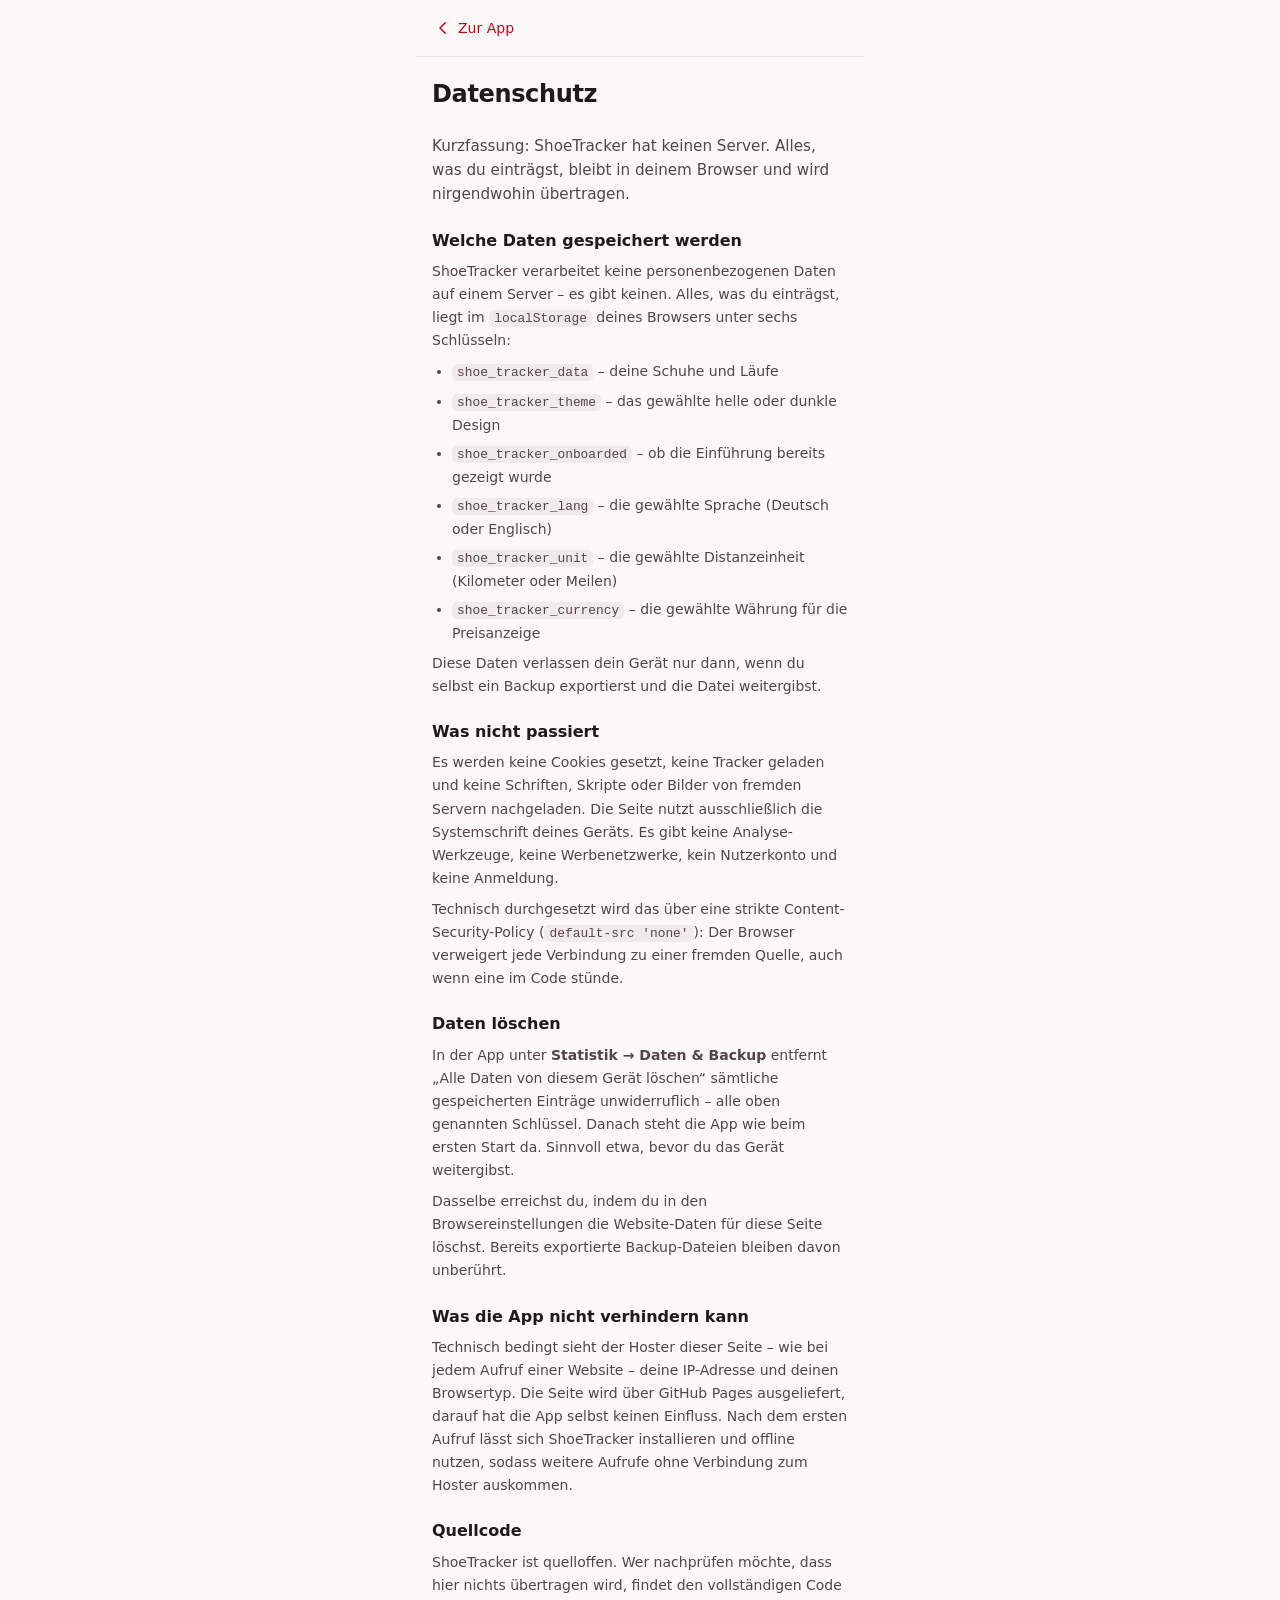
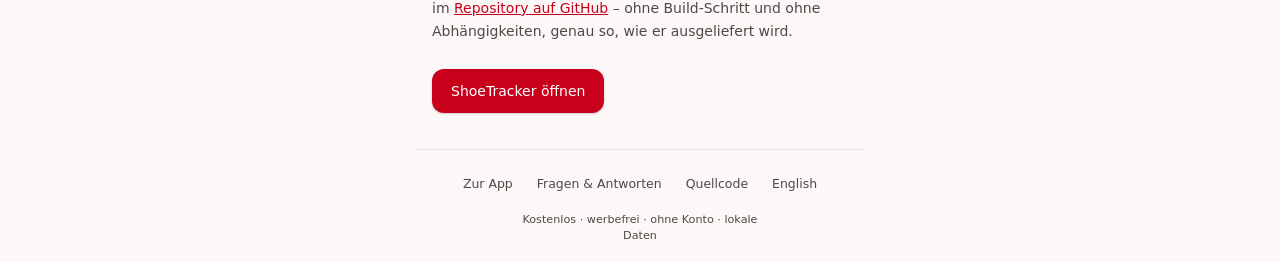
==== datenschutz.html @ fef0abb6 "🎉 initial commit of first working prototype" ====
<!DOCTYPE html>
<html lang="de">
<head>
<meta charset="utf-8">
<meta name="viewport" content="width=device-width, initial-scale=1, viewport-fit=cover">

<!-- WARNING: Same strict CSP as the app – no external sources, no inline script or style. -->
<meta http-equiv="Content-Security-Policy" content="default-src 'none'; script-src 'self'; style-src 'self'; img-src 'self' data:; font-src 'self'; connect-src 'self'; base-uri 'none'; form-action 'none'">
<meta name="referrer" content="no-referrer">

<title>Datenschutz – ShoeTracker</title>
<meta name="description" content="ShoeTracker speichert alle Daten ausschließlich lokal im Browser. Kein Server, keine Cookies, keine Tracker. Welche Speicherschlüssel belegt werden und wie du sie löschst.">
<meta name="robots" content="index, follow">
<link rel="canonical" href="https://weekendcompiler.github.io/ShoeTracker/datenschutz.html">
<link rel="alternate" hreflang="de" href="https://weekendcompiler.github.io/ShoeTracker/datenschutz.html">
<link rel="alternate" hreflang="en" href="https://weekendcompiler.github.io/ShoeTracker/en/privacy.html" data-href="./en/privacy.html">
<link rel="alternate" hreflang="x-default" href="https://weekendcompiler.github.io/ShoeTracker/en/privacy.html">
<link rel="help" href="./faq.html">

<meta property="og:type" content="article">
<meta property="og:locale" content="de_DE">
<meta property="og:locale:alternate" content="en_US">
<meta property="og:site_name" content="ShoeTracker">
<meta property="og:title" content="Datenschutz – ShoeTracker">
<meta property="og:description" content="Alle Daten bleiben lokal im Browser. Kein Server, keine Cookies, keine Tracker.">
<meta property="og:url" content="https://weekendcompiler.github.io/ShoeTracker/datenschutz.html">
<meta property="og:image" content="https://weekendcompiler.github.io/ShoeTracker/assets/og/og-image.png">
<meta property="og:image:type" content="image/png">
<meta property="og:image:width" content="1200">
<meta property="og:image:height" content="630">
<meta property="og:image:alt" content="ShoeTracker-Logo: roter Laufschuh mit Fortschrittsbalken, daneben der Slogan „Kilometer deiner Laufschuhe im Blick – offline &amp; privat“.">
<meta name="twitter:card" content="summary_large_image">
<meta name="twitter:image" content="https://weekendcompiler.github.io/ShoeTracker/assets/og/og-image.png">
<meta name="twitter:image:alt" content="ShoeTracker-Logo: roter Laufschuh mit Fortschrittsbalken, daneben der Slogan „Kilometer deiner Laufschuhe im Blick – offline &amp; privat“.">

<meta name="theme-color" content="#fdf8f8" media="(prefers-color-scheme: light)">
<meta name="theme-color" content="#161212" media="(prefers-color-scheme: dark)">
<meta name="color-scheme" content="light dark">

<link rel="icon" href="./assets/icons/favicon-32.png" type="image/png" sizes="32x32">
<link rel="icon" href="./assets/icons/icon-192.png" type="image/png" sizes="192x192">
<link rel="apple-touch-icon" href="./assets/icons/apple-touch-icon.png">
<link rel="stylesheet" href="./assets/css/app.css">
<script src="./assets/js/boot.js"></script>

<script type="application/ld+json">
{
  "@context": "https://schema.org",
  "@type": "BreadcrumbList",
  "itemListElement": [
    { "@type": "ListItem", "position": 1, "name": "ShoeTracker", "item": "https://weekendcompiler.github.io/ShoeTracker/" },
    { "@type": "ListItem", "position": 2, "name": "Datenschutz" }
  ]
}
</script>
</head>
<body class="page">

<header class="page__bar">
  <a class="page__back" href="./">
    <svg class="icon icon--sm" aria-hidden="true" viewBox="0 0 24 24" fill="none"
         stroke="currentColor" stroke-width="2" stroke-linecap="round" stroke-linejoin="round">
      <path d="M15 5l-7 7 7 7"/>
    </svg>
    Zur App
  </a>
</header>

<main class="page__main">

  <h1 class="page__title">Datenschutz</h1>
  <p class="page__lead">
    Kurzfassung: ShoeTracker hat keinen Server. Alles, was du einträgst, bleibt in deinem Browser und wird nirgendwohin übertragen.
  </p>

  <section class="page__section">
    <h2 class="page__h2">Welche Daten gespeichert werden</h2>
    <p class="page__text">
      ShoeTracker verarbeitet keine personenbezogenen Daten auf einem Server – es gibt keinen. Alles, was du einträgst, liegt im <code>localStorage</code> deines Browsers unter sechs Schlüsseln:</p>
    <ul class="page__list">
      <li><code>shoe_tracker_data</code> – deine Schuhe und Läufe</li>
      <li><code>shoe_tracker_theme</code> – das gewählte helle oder dunkle Design</li>
      <li><code>shoe_tracker_onboarded</code> – ob die Einführung bereits gezeigt wurde</li>
      <li><code>shoe_tracker_lang</code> – die gewählte Sprache (Deutsch oder Englisch)</li>
      <li><code>shoe_tracker_unit</code> – die gewählte Distanzeinheit (Kilometer oder Meilen)</li>
      <li><code>shoe_tracker_currency</code> – die gewählte Währung für die Preisanzeige</li>
    </ul>
    <p class="page__text">
      Diese Daten verlassen dein Gerät nur dann, wenn du selbst ein Backup exportierst und die Datei weitergibst.
    </p>
  </section>

  <section class="page__section">
    <h2 class="page__h2">Was nicht passiert</h2>
    <p class="page__text">
      Es werden keine Cookies gesetzt, keine Tracker geladen und keine Schriften, Skripte oder Bilder von fremden Servern nachgeladen. Die Seite nutzt ausschließlich die Systemschrift deines Geräts. Es gibt keine Analyse-Werkzeuge, keine Werbenetzwerke, kein Nutzerkonto und keine Anmeldung.
    </p>
    <p class="page__text">
      Technisch durchgesetzt wird das über eine strikte Content-Security-Policy (<code>default-src 'none'</code>): Der Browser verweigert jede Verbindung zu einer fremden Quelle, auch wenn eine im Code stünde.
    </p>
  </section>

  <section class="page__section">
    <h2 class="page__h2">Daten löschen</h2>
    <p class="page__text">
      In der App unter <b>Statistik → Daten &amp; Backup</b> entfernt „Alle Daten von diesem Gerät löschen“ sämtliche gespeicherten Einträge unwiderruflich – alle oben genannten Schlüssel. Danach steht die App wie beim ersten Start da. Sinnvoll etwa, bevor du das Gerät weitergibst.
    </p>
    <p class="page__text">
      Dasselbe erreichst du, indem du in den Browsereinstellungen die Website-Daten für diese Seite löschst. Bereits exportierte Backup-Dateien bleiben davon unberührt.
    </p>
  </section>

  <section class="page__section">
    <h2 class="page__h2">Was die App nicht verhindern kann</h2>
    <p class="page__text">
      Technisch bedingt sieht der Hoster dieser Seite – wie bei jedem Aufruf einer Website – deine IP-Adresse und deinen Browsertyp. Die Seite wird über GitHub Pages ausgeliefert, darauf hat die App selbst keinen Einfluss. Nach dem ersten Aufruf lässt sich ShoeTracker installieren und offline nutzen, sodass weitere Aufrufe ohne Verbindung zum Hoster auskommen.
    </p>
  </section>

  <section class="page__section">
    <h2 class="page__h2">Quellcode</h2>
    <p class="page__text">
      ShoeTracker ist quelloffen. Wer nachprüfen möchte, dass hier nichts übertragen wird, findet den vollständigen Code im <a href="https://github.com/WeekendCompiler/ShoeTracker" rel="noopener">Repository auf GitHub</a> – ohne Build-Schritt und ohne Abhängigkeiten, genau so, wie er ausgeliefert wird.
    </p>
  </section>

  <p class="page__cta">
    <a class="btn btn--filled" href="./">ShoeTracker öffnen</a>
  </p>

</main>

<footer class="site-foot">
  <nav class="site-foot__nav" aria-label="Weitere Informationen">
    <a href="./">Zur App</a>
    <a href="./faq.html">Fragen &amp; Antworten</a>
    <a href="https://github.com/WeekendCompiler/ShoeTracker" rel="noopener">Quellcode</a>
    <a href="./en/privacy.html" hreflang="en" lang="en" data-lang="en">English</a>
  </nav>
  <p class="site-foot__meta">Kostenlos · werbefrei · ohne Konto · lokale Daten</p>
</footer>

</body>
</html>
---- assets/css/app.css ----
/* ShoeTracker – Material 3 inspired, no web fonts or CDNs (works offline).
   INFO: Palette derived from the icon red (#F9001C).
   WARNING: Primary colours are tuned for WCAG AA (>= 4.5:1) – re-check contrast when changing them. */

/* ---------- Design Tokens ---------- */
:root {
  color-scheme: light;

  --surface: #fdf8f8;
  --surface-1: #f7f1f1;
  --surface-2: #f1eaea;
  --surface-variant: #ebe3e3;
  --on-surface: #201a1a;
  --on-surface-variant: #524646;

  --primary: #c8001a;
  --on-primary: #ffffff;
  --primary-container: #ffdad6;
  --on-primary-container: #410003;

  --outline: #857371;
  --outline-variant: #d8c2c0;

  --error: #b3261e;
  --error-container: #f9dedc;

  --ok: #1e7a53;
  --ok-bg: #d5f2e4;
  --ok-fg: #0b4630;
  --warn: #9a6400;
  --warn-bg: #fdefcf;
  --warn-fg: #4f3400;
  --worn: #b3261e;
  --worn-bg: #fadad7;
  --worn-fg: #601410;

  --scrim: rgba(32, 26, 26, 0.5);
  --shadow-1: 0 1px 2px rgba(0, 0, 0, 0.12), 0 1px 3px rgba(0, 0, 0, 0.08);
  --shadow-2: 0 4px 10px rgba(0, 0, 0, 0.14), 0 2px 4px rgba(0, 0, 0, 0.08);

  --radius-s: 12px;
  --radius-m: 16px;
  --radius-l: 24px;

  --page: 448px;
  --nav-h: 64px;

  /* INFO: System fonts only – no network request. */
  --font: "Segoe UI Variable Text", "Segoe UI", system-ui, -apple-system,
    "Helvetica Neue", Roboto, "Noto Sans", Arial, sans-serif;
}

/* Dark theme: 1) explicit user choice, 2) system preference without override.
   WARNING: Defined twice on purpose (no light-dark() for older WebViews) – keep both blocks in sync. */
:root[data-theme="dark"] {
  color-scheme: dark;

  --surface: #161212;
  --surface-1: #1f1a1a;
  --surface-2: #282121;
  --surface-variant: #2f2727;
  --on-surface: #ede0df;
  --on-surface-variant: #d8c2c0;

  --primary: #ff8a85;
  --on-primary: #5c0008;
  --primary-container: #c8001a;
  --on-primary-container: #ffffff;

  --outline: #a08c8a;
  --outline-variant: #534343;

  --error: #f2b8b5;
  --error-container: #8c1d18;

  --ok: #62d3a4;
  --ok-bg: #123d2c;
  --ok-fg: #9ef2cb;
  --warn: #efbe58;
  --warn-bg: #43330a;
  --warn-fg: #ffdf9e;
  --worn: #f2b8b5;
  --worn-bg: #4d1512;
  --worn-fg: #ffdad6;

  --scrim: rgba(0, 0, 0, 0.62);
}

@media (prefers-color-scheme: dark) {
  :root:not([data-theme="light"]) {
    color-scheme: dark;

    --surface: #161212;
    --surface-1: #1f1a1a;
    --surface-2: #282121;
    --surface-variant: #2f2727;
    --on-surface: #ede0df;
    --on-surface-variant: #d8c2c0;

    --primary: #ff8a85;
    --on-primary: #5c0008;
    --primary-container: #c8001a;
    --on-primary-container: #ffffff;

    --outline: #a08c8a;
    --outline-variant: #534343;

    --error: #f2b8b5;
    --error-container: #8c1d18;

    --ok: #62d3a4;
    --ok-bg: #123d2c;
    --ok-fg: #9ef2cb;
    --warn: #efbe58;
    --warn-bg: #43330a;
    --warn-fg: #ffdf9e;
    --worn: #f2b8b5;
    --worn-bg: #4d1512;
    --worn-fg: #ffdad6;

    --scrim: rgba(0, 0, 0, 0.62);
  }
}

/* ---------- Reset ---------- */
*,
*::before,
*::after { box-sizing: border-box; }

html { -webkit-text-size-adjust: 100%; }

body {
  margin: 0;
  min-height: 100svh;
  display: flex;
  flex-direction: column;
  font-family: var(--font);
  font-size: 15px;
  line-height: 1.45;
  background: var(--surface);
  color: var(--on-surface);
  -webkit-tap-highlight-color: transparent;
  overscroll-behavior-y: contain;
}

/* WARNING: Must be !important – components set display (grid/flex) and would override [hidden]. */
[hidden] { display: none !important; }

h1, h2, h3, h4, p, figure { margin: 0; }
img, svg { max-width: 100%; }
button, input, select, textarea { font: inherit; color: inherit; }

:where(a) { color: var(--primary); }

:focus-visible {
  outline: 2px solid var(--primary);
  outline-offset: 2px;
  border-radius: 6px;
}

.visually-hidden {
  position: absolute;
  width: 1px; height: 1px;
  margin: -1px; padding: 0;
  overflow: hidden;
  clip-path: inset(50%);
  white-space: nowrap;
}

.icon {
  width: 24px;
  height: 24px;
  flex: none;
  fill: none;
  stroke: currentColor;
  stroke-width: 1.8;
  stroke-linecap: round;
  stroke-linejoin: round;
}
.icon--sm { width: 18px; height: 18px; stroke-width: 2; }
.icon--lg { width: 28px; height: 28px; }
.icon--solid { fill: currentColor; stroke: none; }

/* INFO: Onboarding is in the HTML for crawlers; boot.js sets the attribute to hide it before first paint. */
:root[data-onboarded] .onboarding { display: none !important; }

/* ---------- App Bar ---------- */
.app-bar {
  position: sticky;
  top: 0;
  z-index: 30;
  display: flex;
  align-items: center;
  justify-content: space-between;
  gap: 12px;
  width: 100%;
  max-width: var(--page);
  margin-inline: auto;
  padding: 10px 16px;
  padding-top: calc(10px + env(safe-area-inset-top));
  background: var(--surface);
  border-bottom: 1px solid var(--surface-variant);
}

.app-bar__brand {
  display: flex;
  align-items: center;
  gap: 12px;
  min-width: 0;
}
.app-bar__brand > .icon { color: var(--primary); }
.app-bar__brand > .app-icon { width: 28px; height: 28px; flex: none; }
.app-bar__title { font-size: 1.125rem; font-weight: 600; line-height: 1.2; }
.app-bar__subtitle { font-size: 0.75rem; color: var(--on-surface-variant); }
.app-bar__actions { display: flex; align-items: center; gap: 4px; }

/* INFO: Set by boot.js, removed by app.js once translated. */
html[data-i18n-pending] body { visibility: hidden; }

/* ---------- Layout ---------- */
.main {
  flex: 1;
  width: 100%;
  max-width: var(--page);
  margin-inline: auto;
  /* INFO: Bottom space = nav + FAB (16px offset + 56px) + gap, so the footer can scroll clear of the FAB. */
  padding: 16px 16px calc(var(--nav-h) + 96px + env(safe-area-inset-bottom));
}

.panel { display: grid; grid-template-columns: minmax(0, 1fr); gap: 16px; }

.panel__head {
  display: flex;
  align-items: center;
  justify-content: space-between;
  gap: 12px;
  flex-wrap: wrap;
}
.panel__title { font-size: 1.25rem; font-weight: 700; letter-spacing: -0.01em; }
.section-title { font-size: 0.95rem; font-weight: 600; }
.hint { font-size: 0.75rem; color: var(--on-surface-variant); }

.row { display: flex; flex-wrap: wrap; gap: 10px; }
.row > .btn { flex: 1; }

/* ---------- Buttons ---------- */
.btn {
  display: inline-flex;
  align-items: center;
  justify-content: center;
  gap: 8px;
  min-height: 44px;
  padding: 10px 18px;
  border: 1px solid transparent;
  border-radius: var(--radius-s);
  background: transparent;
  font-size: 0.875rem;
  font-weight: 500;
  /* INFO: .btn is also used on <a> (sub pages). */
  text-decoration: none;
  cursor: pointer;
  transition: background-color 0.15s, opacity 0.15s, border-color 0.15s;
}
.btn:disabled { opacity: 0.5; cursor: not-allowed; }

.btn--filled { background: var(--primary); color: var(--on-primary); box-shadow: var(--shadow-1); }
.btn--filled:hover:not(:disabled) { opacity: 0.92; }

.btn--tonal { background: var(--primary-container); color: var(--on-primary-container); }
.btn--tonal:hover:not(:disabled) { opacity: 0.9; }

.btn--outline { border-color: var(--outline-variant); color: var(--on-surface); }
.btn--outline:hover:not(:disabled) { background: var(--surface-variant); }

.btn--danger { border-color: var(--error); color: var(--error); }
.btn--danger:hover:not(:disabled) { background: var(--error-container); }

.btn--block { width: 100%; }
.btn--small { min-height: 36px; padding: 6px 12px; font-size: 0.78rem; }

.icon-btn {
  display: inline-flex;
  align-items: center;
  justify-content: center;
  width: 44px;
  height: 44px;
  border: 0;
  border-radius: 50%;
  background: transparent;
  color: inherit;
  cursor: pointer;
  transition: background-color 0.15s;
}
.icon-btn:hover { background: var(--surface-variant); }
.icon-btn--danger { color: var(--error); width: 36px; height: 36px; }

.fab {
  position: fixed;
  /* INFO: On wide screens the FAB sticks to the right edge of the centred page column, not the window. */
  right: max(16px, env(safe-area-inset-right), calc(50% - var(--page) / 2 + 16px));
  bottom: calc(var(--nav-h) + 16px + env(safe-area-inset-bottom));
  z-index: 40;
  display: inline-flex;
  align-items: center;
  gap: 8px;
  padding: 0 16px;
  min-width: 56px;
  height: 56px;
  border: 0;
  border-radius: var(--radius-m);
  background: var(--primary-container);
  color: var(--on-primary-container);
  box-shadow: var(--shadow-2);
  cursor: pointer;
  transition: transform 0.15s;
}
.fab:hover { transform: scale(1.05); }

/* ---------- Segmented control (radio group) ---------- */
.segmented {
  display: flex;
  flex-wrap: wrap;
  margin: 0;
  padding: 0;
  border: 0;
  min-width: 0;
}
.segmented > legend { width: 100%; margin-bottom: 6px; padding: 0; }
.segmented > label { flex: 1; display: flex; }
.segmented input { position: absolute; opacity: 0; pointer-events: none; }
.segmented span {
  flex: 1;
  min-height: 40px;
  padding: 8px 12px;
  display: flex;
  align-items: center;
  justify-content: center;
  border: 1px solid var(--outline-variant);
  margin-left: -1px;
  color: var(--on-surface-variant);
  font-size: 0.85rem;
  font-weight: 500;
  cursor: pointer;
  transition: background-color 0.15s, color 0.15s;
}
.segmented > label:first-of-type span { margin-left: 0; border-radius: 999px 0 0 999px; }
.segmented > label:last-of-type span { border-radius: 0 999px 999px 0; }
.segmented span:hover { background: var(--surface-variant); }
.segmented input:checked + span {
  background: var(--primary-container);
  border-color: var(--primary-container);
  color: var(--on-primary-container);
}
.segmented input:focus-visible + span { outline: 2px solid var(--primary); outline-offset: 2px; position: relative; }

/* ---------- Filter Chips ---------- */
.chips { display: flex; gap: 8px; }
.chip {
  min-height: 32px;
  padding: 4px 14px;
  border: 1px solid var(--outline-variant);
  border-radius: 999px;
  background: transparent;
  color: var(--on-surface-variant);
  font-size: 0.78rem;
  font-weight: 500;
  cursor: pointer;
  transition: background-color 0.15s, color 0.15s, border-color 0.15s;
}
.chip[aria-pressed="true"] {
  background: var(--primary-container);
  border-color: transparent;
  color: var(--on-primary-container);
}

/* ---------- Cards ---------- */
.card {
  display: grid;
  grid-template-columns: minmax(0, 1fr);
  gap: 12px;
  padding: 16px;
  border: 1px solid var(--surface-variant);
  border-radius: var(--radius-l);
  background: var(--surface-1);
}

.shoe-list { display: grid; gap: 12px; list-style: none; margin: 0; padding: 0; }

/* WARNING: Grid/flex children default to min-width:auto; long model names would cause horizontal scrolling. */
.shoe-list > li,
.shoe__head,
.meter,
.run__main { min-width: 0; }

.shoe {
  display: grid;
  gap: 12px;
  padding: 14px 16px;
  border: 1px solid var(--surface-variant);
  border-radius: var(--radius-l);
  background: var(--surface-1);
  transition: border-color 0.15s, box-shadow 0.15s;
}
.shoe:hover { border-color: var(--primary); }
.shoe.is-dragging {
  opacity: 0.6;
  box-shadow: var(--shadow-2);
  border-color: var(--primary);
}

.shoe__head { display: flex; align-items: center; gap: 10px; }
.shoe__handle {
  flex: none;
  width: 36px; height: 36px;
  margin-left: -6px;
  border: 0;
  border-radius: 8px;
  background: transparent;
  color: var(--on-surface-variant);
  cursor: grab;
  touch-action: none;
  display: inline-flex;
  align-items: center;
  justify-content: center;
}
.shoe__handle:active { cursor: grabbing; }
.shoe__handle:hover { background: var(--surface-variant); }

.shoe__emoji {
  flex: none;
  width: 44px; height: 44px;
  display: grid;
  place-items: center;
  border-radius: var(--radius-m);
  background: var(--surface);
  box-shadow: var(--shadow-1);
  font-size: 1.35rem;
}

.shoe__open {
  flex: 1;
  min-width: 0;
  display: flex;
  align-items: center;
  gap: 10px;
  padding: 0;
  border: 0;
  background: transparent;
  text-align: left;
  cursor: pointer;
}
.shoe__text { min-width: 0; }
.shoe__name {
  display: block;
  font-size: 1rem;
  font-weight: 700;
  line-height: 1.25;
  overflow: hidden;
  text-overflow: ellipsis;
  white-space: nowrap;
}
.shoe__brand {
  display: block;
  font-size: 0.75rem;
  color: var(--on-surface-variant);
  overflow: hidden;
  text-overflow: ellipsis;
  white-space: nowrap;
}

.badge {
  flex: none;
  padding: 3px 10px;
  border-radius: 999px;
  font-size: 0.68rem;
  font-weight: 600;
  white-space: nowrap;
}
.badge--ok { background: var(--ok-bg); color: var(--ok-fg); }
.badge--warn { background: var(--warn-bg); color: var(--warn-fg); }
.badge--worn { background: var(--worn-bg); color: var(--worn-fg); }

.shoe__add {
  flex: none;
  width: 40px;
  height: 40px;
  padding: 0;
  margin-right: -4px;
  border: 0;
  border-radius: 50%;
  background: var(--primary-container);
  color: var(--on-primary-container);
  box-shadow: var(--shadow-1);
  cursor: pointer;
  display: inline-flex;
  align-items: center;
  justify-content: center;
  transition: transform 0.15s;
}
.shoe__add:hover { transform: scale(1.06); }
.shoe__add-label { font-size: 0.8rem; font-weight: 600; white-space: nowrap; }

/* ---------- Progress ---------- */
.meter { display: grid; grid-template-columns: minmax(0, 1fr); gap: 5px; }
.meter__labels {
  display: flex;
  flex-wrap: wrap;
  justify-content: space-between;
  gap: 4px 8px;
  font-size: 0.75rem;
  color: var(--on-surface-variant);
}
/* INFO: When both labels don't fit, the right group wraps to its own line; the left
   label only truncates if it is wider than the whole line (e.g. very long shoe names). */
.meter__labels > span {
  min-width: 0;
  overflow: hidden;
  text-overflow: ellipsis;
  white-space: nowrap;
}
.meter__labels > .meter__right {
  display: flex;
  align-items: center;
  gap: 4px;
  flex: none;
  margin-left: auto;
}
.meter__labels > .meter__right > b {
  flex: none;
  white-space: nowrap;
  color: var(--on-surface);
}
.meter__track {
  height: 10px;
  border-radius: 999px;
  background: var(--surface-variant);
  overflow: hidden;
}
.meter__bar {
  height: 100%;
  width: var(--value, 0%);
  border-radius: 999px;
  background: var(--ok);
  transition: width 0.45s ease;
}
.meter--ok .meter__bar { background: var(--ok); }
.meter--warn .meter__bar { background: var(--warn); }
.meter--worn .meter__bar { background: var(--worn); }
.meter--thin .meter__track { height: 8px; }

/* ---------- Forms ---------- */
.form { display: grid; gap: 16px; }
.field { display: grid; gap: 6px; }
.field__label { font-size: 0.75rem; font-weight: 500; color: var(--on-surface-variant); }
.field__row { display: grid; grid-template-columns: 1fr 1fr; gap: 12px; }

.input {
  width: 100%;
  min-height: 48px;
  padding: 12px 14px;
  /* INFO: --outline, not --outline-variant – empty fields are recognisable only by their border (WCAG 1.4.11, >= 3:1). */
  border: 1px solid var(--outline);
  border-radius: var(--radius-s);
  background: var(--surface);
  font-size: 0.9rem;
  transition: border-color 0.15s;
}
.input:focus { outline: none; border-color: var(--primary); box-shadow: inset 0 0 0 1px var(--primary); }
.input:user-invalid { border-color: var(--error); }
textarea.input { min-height: 72px; resize: vertical; }

.input-affix { position: relative; display: flex; align-items: center; }
.input-affix .input { padding-right: 44px; }
.input-affix__unit {
  position: absolute;
  right: 14px;
  font-size: 0.78rem;
  color: var(--on-surface-variant);
  pointer-events: none;
}

.emoji-field { display: flex; align-items: center; gap: 12px; }
.emoji-field .input { width: 72px; text-align: center; font-size: 1.35rem; }

/* ---------- Stats ---------- */
.stat-grid { display: grid; grid-template-columns: repeat(2, minmax(0, 1fr)); gap: 12px; }
.stat {
  padding: 14px 16px;
  border: 1px solid var(--surface-variant);
  border-radius: var(--radius-m);
  background: var(--surface-1);
}
.stat__label { font-size: 0.72rem; color: var(--on-surface-variant); hyphens: auto; overflow-wrap: break-word; }
.stat__value { margin-top: 4px; font-size: 1.5rem; font-weight: 700; }

.wear-list { display: grid; grid-template-columns: minmax(0, 1fr); gap: 14px; }

/* ---------- Run list ---------- */
.run-list { display: grid; gap: 8px; list-style: none; margin: 0; padding: 0; }
.run {
  display: flex;
  align-items: center;
  justify-content: space-between;
  gap: 10px;
  padding: 10px 14px;
  border-radius: var(--radius-m);
  background: var(--surface-2);
  font-size: 0.8rem;
}
.run__main { min-width: 0; }
.run__distance { font-weight: 700; }
.run__notes {
  margin-top: 2px;
  font-size: 0.72rem;
  color: var(--on-surface-variant);
  overflow-wrap: anywhere;
}
.run__date { flex: none; color: var(--on-surface-variant); white-space: nowrap; }
.run-scroll { max-height: 210px; overflow-y: auto; padding-right: 4px; }

/* ---------- Empty state ---------- */
.empty {
  display: grid;
  justify-items: center;
  gap: 10px;
  padding: 48px 16px;
  text-align: center;
}
.empty__title { font-size: 1.05rem; font-weight: 600; }
.empty__text { max-width: 28ch; font-size: 0.85rem; color: var(--on-surface-variant); }

/* ---------- Bottom navigation ---------- */
.bottom-nav {
  position: fixed;
  left: 0; right: 0; bottom: 0;
  z-index: 30;
  width: 100%;
  max-width: var(--page);
  margin-inline: auto;
  padding: 6px 8px;
  padding-bottom: calc(6px + env(safe-area-inset-bottom));
  background: var(--surface);
  border-top: 1px solid var(--surface-variant);
}
.bottom-nav__tabs {
  display: flex;
  justify-content: space-around;
  align-items: stretch;
  gap: 4px;
}
.nav-tab {
  flex: 1;
  display: grid;
  justify-items: center;
  gap: 2px;
  min-height: 52px;
  padding: 6px 4px;
  border: 0;
  border-radius: var(--radius-m);
  background: transparent;
  color: var(--on-surface-variant);
  font-size: 0.65rem;
  font-weight: 500;
  cursor: pointer;
  transition: color 0.15s, background-color 0.15s;
}
.nav-tab[aria-selected="true"] { color: var(--primary); background: var(--surface-variant); }

/* ---------- Dialogs ---------- */
.dialog {
  width: min(100%, var(--page));
  max-height: 88svh;
  margin: auto auto 0;
  padding: 0;
  border: 0;
  border-radius: var(--radius-l) var(--radius-l) 0 0;
  background: var(--surface);
  color: var(--on-surface);
  box-shadow: var(--shadow-2);
  overflow: hidden;
}
.dialog::backdrop { background: var(--scrim); }
.dialog__inner {
  max-height: 88svh;
  overflow-y: auto;
  padding: 20px 20px calc(20px + env(safe-area-inset-bottom));
  display: grid;
  gap: 16px;
}
.dialog__head {
  display: flex;
  align-items: flex-start;
  justify-content: space-between;
  gap: 12px;
}
.dialog__title { font-size: 1.05rem; font-weight: 700; line-height: 1.25; overflow-wrap: anywhere; }
.dialog__text { font-size: 0.875rem; color: var(--on-surface-variant); }
.dialog__actions { display: flex; gap: 10px; }
.dialog__actions .btn { flex: 1; }
.dialog__actions .btn--shrink { flex: 0 0 auto; padding-inline: 16px; }

.detail-head { display: flex; align-items: center; gap: 12px; min-width: 0; }
.detail-head > div { min-width: 0; }
.detail-head__emoji { font-size: 1.75rem; }
.detail-head__brand { font-size: 0.75rem; color: var(--on-surface-variant); }

.detail-grid { display: grid; grid-template-columns: 1fr 1fr; gap: 12px; }
.detail-cell {
  padding: 10px 14px;
  border-radius: var(--radius-s);
  background: var(--surface-2);
}
.detail-cell__label { display: block; font-size: 0.72rem; color: var(--on-surface-variant); }
.detail-cell__value { font-weight: 500; }

@media (min-width: 640px) {
  .dialog { margin: auto; border-radius: var(--radius-l); }
}

/* ---------- Toast ---------- */
.toast {
  position: fixed;
  left: 50%;
  bottom: calc(var(--nav-h) + 24px + env(safe-area-inset-bottom));
  z-index: 60;
  transform: translate(-50%, 8px);
  max-width: min(92vw, 400px);
  padding: 10px 16px;
  border: 0;
  border-radius: var(--radius-s);
  background: var(--on-surface);
  color: var(--surface);
  font-size: 0.8rem;
  font-weight: 500;
  text-align: center;
  box-shadow: var(--shadow-2);
  opacity: 0;
  visibility: hidden;
  transition: opacity 0.2s, transform 0.2s, visibility 0.2s;
}
.toast.is-visible { opacity: 1; visibility: visible; transform: translate(-50%, 0); }
.toast--action { cursor: pointer; text-decoration: underline; }

/* ---------- noscript ---------- */
.noscript {
  margin: 16px;
  padding: 14px 16px;
  border-radius: var(--radius-m);
  background: var(--error-container);
  color: var(--on-surface);
  font-size: 0.85rem;
}

/* ---------- Onboarding ---------- */
.onboarding {
  display: grid;
  gap: 14px;
  padding: 20px;
  border: 1px solid var(--surface-variant);
  border-radius: var(--radius-l);
  background: var(--surface-1);
}
.onboarding__title { font-size: 1.25rem; font-weight: 700; letter-spacing: -0.01em; }
.onboarding__lead { font-size: 0.875rem; color: var(--on-surface-variant); }

.steps { display: grid; gap: 12px; margin: 0; padding: 0; list-style: none; }
.step { display: flex; align-items: flex-start; gap: 12px; }
.step__num {
  flex: none;
  display: grid;
  place-items: center;
  width: 26px; height: 26px;
  border-radius: 50%;
  background: var(--primary-container);
  color: var(--on-primary-container);
  font-size: 0.78rem;
  font-weight: 700;
}
.step__body { min-width: 0; }
.step__title { display: block; font-size: 0.875rem; font-weight: 600; }
.step__text { display: block; font-size: 0.8rem; color: var(--on-surface-variant); }

.onboarding__privacy {
  display: flex;
  align-items: flex-start;
  gap: 10px;
  padding: 12px 14px;
  border-radius: var(--radius-m);
  background: var(--ok-bg);
  color: var(--ok-fg);
  font-size: 0.78rem;
}
.onboarding__privacy > .icon { flex: none; margin-top: 1px; }

.rule { width: 100%; height: 1px; margin: 2px 0; border: 0; background: var(--surface-variant); }

/* ---------- Footer (app and sub pages) ---------- */
.site-foot {
  display: grid;
  gap: 10px;
  justify-items: center;
  margin-top: 28px;
  padding-top: 16px;
  border-top: 1px solid var(--surface-variant);
  text-align: center;
}
/* INFO: In index.html the footer inherits .main's width; sub pages need their own limit. */
.page .site-foot {
  width: 100%;
  max-width: var(--page);
  margin-inline: auto;
  padding: 16px 16px calc(24px + env(safe-area-inset-bottom));
}
.site-foot__nav {
  display: flex;
  flex-wrap: wrap;
  justify-content: center;
  gap: 2px 8px;
}
.site-foot__nav a {
  display: inline-flex;
  align-items: center;
  min-height: 36px;
  padding-inline: 8px;
  border-radius: 8px;
  color: var(--on-surface-variant);
  font-size: 0.78rem;
  font-weight: 500;
  text-decoration: none;
}
.site-foot__nav a:hover { color: var(--primary); background: var(--surface-variant); }
.site-foot__meta { max-width: 34ch; font-size: 0.7rem; color: var(--on-surface-variant); }

/* ---------- Sub pages (FAQ, privacy) ---------- */
.page__bar {
  position: sticky;
  top: 0;
  z-index: 30;
  width: 100%;
  max-width: var(--page);
  margin-inline: auto;
  padding: 6px 12px;
  padding-top: calc(6px + env(safe-area-inset-top));
  background: var(--surface);
  border-bottom: 1px solid var(--surface-variant);
}
.page__back {
  display: inline-flex;
  align-items: center;
  gap: 6px;
  min-height: 44px;
  padding-inline: 6px;
  border-radius: 8px;
  color: var(--primary);
  font-size: 0.875rem;
  font-weight: 500;
  text-decoration: none;
}
.page__back:hover { background: var(--surface-variant); }

.page__main {
  flex: 1;
  display: grid;
  align-content: start;
  gap: 22px;
  width: 100%;
  max-width: var(--page);
  margin-inline: auto;
  padding: 20px 16px 8px;
}
.page__title { font-size: 1.5rem; font-weight: 700; letter-spacing: -0.015em; }
.page__lead { font-size: 0.95rem; line-height: 1.6; color: var(--on-surface-variant); }

.page__section { display: grid; gap: 8px; }
.page__h2 { font-size: 1rem; font-weight: 700; }
.page__text { font-size: 0.875rem; line-height: 1.65; color: var(--on-surface-variant); }
.page__list {
  display: grid;
  gap: 6px;
  margin: 0;
  padding-left: 20px;
  font-size: 0.875rem;
  line-height: 1.6;
  color: var(--on-surface-variant);
}
.page__cta { margin-top: 4px; }

.page code {
  padding: 1px 5px;
  border-radius: 5px;
  background: var(--surface-2);
  font-size: 0.92em;
  overflow-wrap: anywhere;
}

/* ---------- Motion ---------- */
@media (prefers-reduced-motion: reduce) {
  *, *::before, *::after {
    animation-duration: 0.01ms !important;
    transition-duration: 0.01ms !important;
    scroll-behavior: auto !important;
  }
}
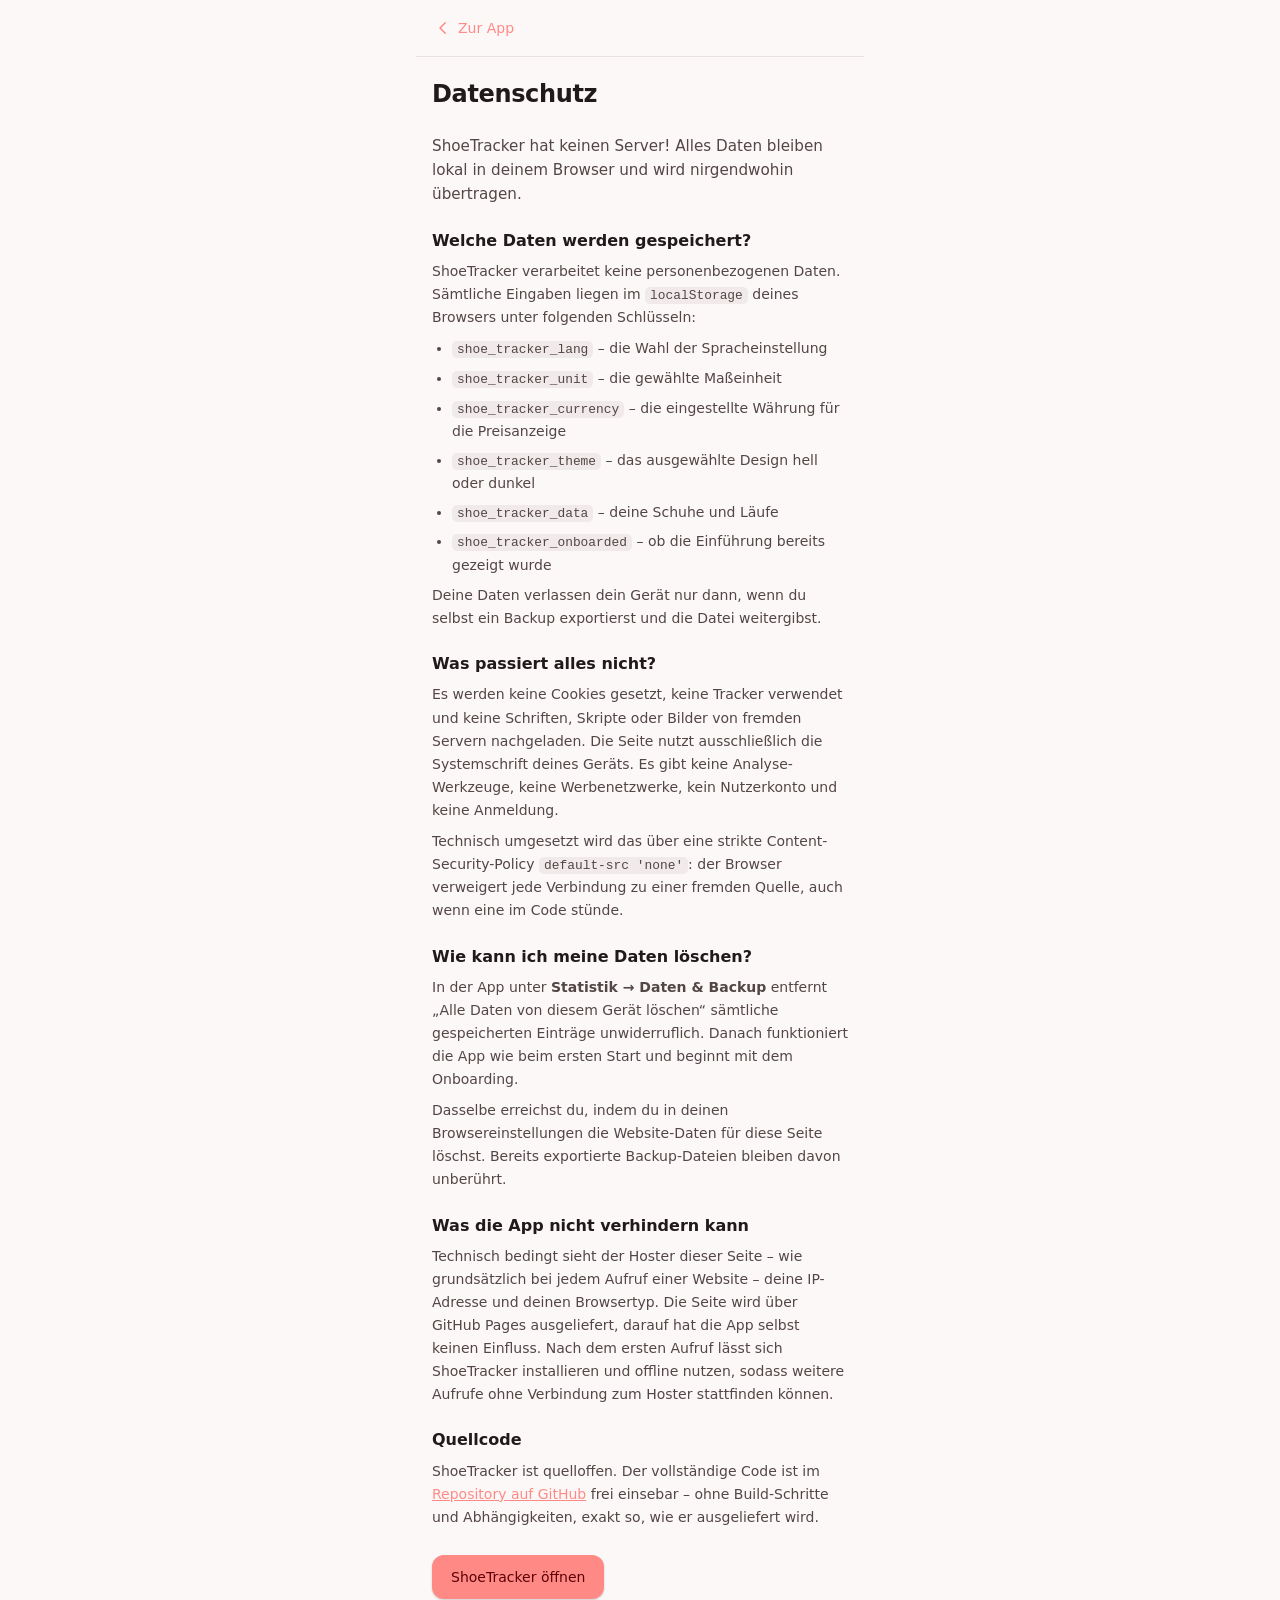
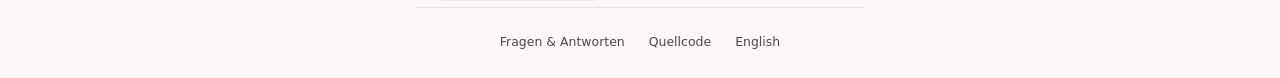
==== commit 35c4ffc7: "✏️ faq and privacy rewritten" ====
--- a/datenschutz.html
+++ b/datenschutz.html
@@ -70,57 +70,57 @@
 
   <h1 class="page__title">Datenschutz</h1>
   <p class="page__lead">
-    Kurzfassung: ShoeTracker hat keinen Server. Alles, was du einträgst, bleibt in deinem Browser und wird nirgendwohin übertragen.
+    ShoeTracker hat keinen Server! Alles Daten bleiben lokal in deinem Browser und wird nirgendwohin übertragen.
   </p>
 
   <section class="page__section">
-    <h2 class="page__h2">Welche Daten gespeichert werden</h2>
+    <h2 class="page__h2">Welche Daten werden gespeichert?</h2>
     <p class="page__text">
-      ShoeTracker verarbeitet keine personenbezogenen Daten auf einem Server – es gibt keinen. Alles, was du einträgst, liegt im <code>localStorage</code> deines Browsers unter sechs Schlüsseln:</p>
+      ShoeTracker verarbeitet keine personenbezogenen Daten. Sämtliche Eingaben liegen im <code>localStorage</code> deines Browsers unter folgenden Schlüsseln:</p>
     <ul class="page__list">
+      <li><code>shoe_tracker_lang</code> – die Wahl der Spracheinstellung</li>
+      <li><code>shoe_tracker_unit</code> – die gewählte Maßeinheit</li>
+      <li><code>shoe_tracker_currency</code> – die eingestellte Währung für die Preisanzeige</li>
+      <li><code>shoe_tracker_theme</code> – das ausgewählte Design hell oder dunkel</li>
       <li><code>shoe_tracker_data</code> – deine Schuhe und Läufe</li>
-      <li><code>shoe_tracker_theme</code> – das gewählte helle oder dunkle Design</li>
       <li><code>shoe_tracker_onboarded</code> – ob die Einführung bereits gezeigt wurde</li>
-      <li><code>shoe_tracker_lang</code> – die gewählte Sprache (Deutsch oder Englisch)</li>
-      <li><code>shoe_tracker_unit</code> – die gewählte Distanzeinheit (Kilometer oder Meilen)</li>
-      <li><code>shoe_tracker_currency</code> – die gewählte Währung für die Preisanzeige</li>
     </ul>
     <p class="page__text">
-      Diese Daten verlassen dein Gerät nur dann, wenn du selbst ein Backup exportierst und die Datei weitergibst.
+      Deine Daten verlassen dein Gerät nur dann, wenn du selbst ein Backup exportierst und die Datei weitergibst.
     </p>
   </section>
 
   <section class="page__section">
-    <h2 class="page__h2">Was nicht passiert</h2>
+    <h2 class="page__h2">Was passiert alles nicht?</h2>
     <p class="page__text">
-      Es werden keine Cookies gesetzt, keine Tracker geladen und keine Schriften, Skripte oder Bilder von fremden Servern nachgeladen. Die Seite nutzt ausschließlich die Systemschrift deines Geräts. Es gibt keine Analyse-Werkzeuge, keine Werbenetzwerke, kein Nutzerkonto und keine Anmeldung.
+      Es werden keine Cookies gesetzt, keine Tracker verwendet und keine Schriften, Skripte oder Bilder von fremden Servern nachgeladen. Die Seite nutzt ausschließlich die Systemschrift deines Geräts. Es gibt keine Analyse-Werkzeuge, keine Werbenetzwerke, kein Nutzerkonto und keine Anmeldung.
     </p>
     <p class="page__text">
-      Technisch durchgesetzt wird das über eine strikte Content-Security-Policy (<code>default-src 'none'</code>): Der Browser verweigert jede Verbindung zu einer fremden Quelle, auch wenn eine im Code stünde.
+      Technisch umgesetzt wird das über eine strikte Content-Security-Policy <code>default-src 'none'</code>: der Browser verweigert jede Verbindung zu einer fremden Quelle, auch wenn eine im Code stünde.
     </p>
   </section>
 
   <section class="page__section">
-    <h2 class="page__h2">Daten löschen</h2>
+    <h2 class="page__h2">Wie kann ich meine Daten löschen?</h2>
     <p class="page__text">
-      In der App unter <b>Statistik → Daten &amp; Backup</b> entfernt „Alle Daten von diesem Gerät löschen“ sämtliche gespeicherten Einträge unwiderruflich – alle oben genannten Schlüssel. Danach steht die App wie beim ersten Start da. Sinnvoll etwa, bevor du das Gerät weitergibst.
+      In der App unter <b>Statistik → Daten &amp; Backup</b> entfernt „Alle Daten von diesem Gerät löschen“ sämtliche gespeicherten Einträge unwiderruflich. Danach funktioniert die App wie beim ersten Start und beginnt mit dem Onboarding.
     </p>
     <p class="page__text">
-      Dasselbe erreichst du, indem du in den Browsereinstellungen die Website-Daten für diese Seite löschst. Bereits exportierte Backup-Dateien bleiben davon unberührt.
+      Dasselbe erreichst du, indem du in deinen Browsereinstellungen die Website-Daten für diese Seite löschst. Bereits exportierte Backup-Dateien bleiben davon unberührt.
     </p>
   </section>
 
   <section class="page__section">
     <h2 class="page__h2">Was die App nicht verhindern kann</h2>
     <p class="page__text">
-      Technisch bedingt sieht der Hoster dieser Seite – wie bei jedem Aufruf einer Website – deine IP-Adresse und deinen Browsertyp. Die Seite wird über GitHub Pages ausgeliefert, darauf hat die App selbst keinen Einfluss. Nach dem ersten Aufruf lässt sich ShoeTracker installieren und offline nutzen, sodass weitere Aufrufe ohne Verbindung zum Hoster auskommen.
+      Technisch bedingt sieht der Hoster dieser Seite – wie grundsätzlich bei jedem Aufruf einer Website – deine IP-Adresse und deinen Browsertyp. Die Seite wird über GitHub Pages ausgeliefert, darauf hat die App selbst keinen Einfluss. Nach dem ersten Aufruf lässt sich ShoeTracker installieren und offline nutzen, sodass weitere Aufrufe ohne Verbindung zum Hoster stattfinden können.
     </p>
   </section>
 
   <section class="page__section">
     <h2 class="page__h2">Quellcode</h2>
     <p class="page__text">
-      ShoeTracker ist quelloffen. Wer nachprüfen möchte, dass hier nichts übertragen wird, findet den vollständigen Code im <a href="https://github.com/WeekendCompiler/ShoeTracker" rel="noopener">Repository auf GitHub</a> – ohne Build-Schritt und ohne Abhängigkeiten, genau so, wie er ausgeliefert wird.
+      ShoeTracker ist quelloffen. Der vollständige Code ist im <a href="https://github.com/WeekendCompiler/ShoeTracker" rel="noopener">Repository auf GitHub</a> frei einsebar – ohne Build-Schritte und Abhängigkeiten, exakt so, wie er ausgeliefert wird.
     </p>
   </section>
 
@@ -132,12 +132,11 @@
 
 <footer class="site-foot">
   <nav class="site-foot__nav" aria-label="Weitere Informationen">
-    <a href="./">Zur App</a>
     <a href="./faq.html">Fragen &amp; Antworten</a>
     <a href="https://github.com/WeekendCompiler/ShoeTracker" rel="noopener">Quellcode</a>
     <a href="./en/privacy.html" hreflang="en" lang="en" data-lang="en">English</a>
   </nav>
-  <p class="site-foot__meta">Kostenlos · werbefrei · ohne Konto · lokale Daten</p>
+
 </footer>
 
 </body>
--- a/assets/css/app.css
+++ b/assets/css/app.css
@@ -13,10 +13,11 @@
   --on-surface: #201a1a;
   --on-surface-variant: #524646;
 
-  --primary: #c8001a;
-  --on-primary: #ffffff;
-  --primary-container: #ffdad6;
-  --on-primary-container: #410003;
+  --primary: #ff8a85;
+  --on-primary: #5c0008;
+  --primary-container: #c8001a;
+  --on-primary-container: #ffffff;
+  --add-shoe-accent: var(--primary);
 
   --outline: #857371;
   --outline-variant: #d8c2c0;
@@ -24,15 +25,18 @@
   --error: #b3261e;
   --error-container: #f9dedc;
 
-  --ok: #1e7a53;
-  --ok-bg: #d5f2e4;
-  --ok-fg: #0b4630;
-  --warn: #9a6400;
-  --warn-bg: #fdefcf;
-  --warn-fg: #4f3400;
-  --worn: #b3261e;
-  --worn-bg: #fadad7;
-  --worn-fg: #601410;
+  --ok: #4FC99A;
+  --ok-bg: #E3F7F0;
+  --ok-fg: #176A4D;
+  --fresh: #55A9D6;
+  --fresh-bg: #E4F3FA;
+  --fresh-fg: #176083;
+  --warn: #E5A83B;
+  --warn-bg: #FFF4DB;
+  --warn-fg: #795508;
+  --worn: #E36B6B;
+  --worn-bg: #FCE9E9;
+  --worn-fg: #8A3030;
 
   --scrim: rgba(32, 26, 26, 0.5);
   --shadow-1: 0 1px 2px rgba(0, 0, 0, 0.12), 0 1px 3px rgba(0, 0, 0, 0.08);
@@ -66,6 +70,7 @@
   --on-primary: #5c0008;
   --primary-container: #c8001a;
   --on-primary-container: #ffffff;
+  --add-shoe-accent: var(--primary);
 
   --outline: #a08c8a;
   --outline-variant: #534343;
@@ -73,15 +78,18 @@
   --error: #f2b8b5;
   --error-container: #8c1d18;
 
-  --ok: #62d3a4;
-  --ok-bg: #123d2c;
-  --ok-fg: #9ef2cb;
-  --warn: #efbe58;
-  --warn-bg: #43330a;
-  --warn-fg: #ffdf9e;
-  --worn: #f2b8b5;
-  --worn-bg: #4d1512;
-  --worn-fg: #ffdad6;
+  --ok: #4FC99A;
+  --ok-bg: #12392D;
+  --ok-fg: #79E2B5;
+  --fresh: #55A9D6;
+  --fresh-bg: #173444;
+  --fresh-fg: #86C8EB;
+  --warn: #E5A83B;
+  --warn-bg: #49330B;
+  --warn-fg: #F4C866;
+  --worn: #E36B6B;
+  --worn-bg: #4B1818;
+  --worn-fg: #F59A9A;
 
   --scrim: rgba(0, 0, 0, 0.62);
 }
@@ -101,6 +109,7 @@
     --on-primary: #5c0008;
     --primary-container: #c8001a;
     --on-primary-container: #ffffff;
+    --add-shoe-accent: var(--primary);
 
     --outline: #a08c8a;
     --outline-variant: #534343;
@@ -108,15 +117,18 @@
     --error: #f2b8b5;
     --error-container: #8c1d18;
 
-    --ok: #62d3a4;
-    --ok-bg: #123d2c;
-    --ok-fg: #9ef2cb;
-    --warn: #efbe58;
-    --warn-bg: #43330a;
-    --warn-fg: #ffdf9e;
-    --worn: #f2b8b5;
-    --worn-bg: #4d1512;
-    --worn-fg: #ffdad6;
+    --ok: #4FC99A;
+    --ok-bg: #12392D;
+    --ok-fg: #79E2B5;
+    --fresh: #55A9D6;
+    --fresh-bg: #173444;
+    --fresh-fg: #86C8EB;
+    --warn: #E5A83B;
+    --warn-bg: #49330B;
+    --warn-fg: #F4C866;
+    --worn: #E36B6B;
+    --worn-bg: #4B1818;
+    --worn-fg: #F59A9A;
 
     --scrim: rgba(0, 0, 0, 0.62);
   }
@@ -265,6 +277,7 @@
 
 .btn--filled { background: var(--primary); color: var(--on-primary); box-shadow: var(--shadow-1); }
 .btn--filled:hover:not(:disabled) { opacity: 0.92; }
+#onboarding-start { background: var(--primary-container); color: var(--on-primary-container); }
 
 .btn--tonal { background: var(--primary-container); color: var(--on-primary-container); }
 .btn--tonal:hover:not(:disabled) { opacity: 0.9; }
@@ -272,7 +285,7 @@
 .btn--outline { border-color: var(--outline-variant); color: var(--on-surface); }
 .btn--outline:hover:not(:disabled) { background: var(--surface-variant); }
 
-.btn--danger { border-color: var(--error); color: var(--error); }
+.btn--danger { border-color: #E36B6B; color: #E36B6B; }
 .btn--danger:hover:not(:disabled) { background: var(--error-container); }
 
 .btn--block { width: 100%; }
@@ -343,8 +356,8 @@
   cursor: pointer;
   transition: background-color 0.15s, color 0.15s;
 }
-.segmented > label:first-of-type span { margin-left: 0; border-radius: 999px 0 0 999px; }
-.segmented > label:last-of-type span { border-radius: 0 999px 999px 0; }
+.segmented > label:first-of-type span { margin-left: 0; border-radius: var(--radius-s) 0 0 var(--radius-s); }
+.segmented > label:last-of-type span { border-radius: 0 var(--radius-s) var(--radius-s) 0; }
 .segmented span:hover { background: var(--surface-variant); }
 .segmented input:checked + span {
   background: var(--primary-container);
@@ -352,6 +365,7 @@
   color: var(--on-primary-container);
 }
 .segmented input:focus-visible + span { outline: 2px solid var(--primary); outline-offset: 2px; position: relative; }
+.segmented > p.hint { margin-top: 6px; }
 
 /* ---------- Filter Chips ---------- */
 .chips { display: flex; gap: 8px; }
@@ -401,7 +415,10 @@
   background: var(--surface-1);
   transition: border-color 0.15s, box-shadow 0.15s;
 }
-.shoe:hover { border-color: var(--primary); }
+.shoe--fresh:hover { border-color: var(--fresh); }
+.shoe--ok:hover { border-color: var(--ok); }
+.shoe--warn:hover { border-color: var(--warn); }
+.shoe--worn:hover { border-color: var(--worn); }
 .shoe.is-dragging {
   opacity: 0.6;
   box-shadow: var(--shadow-2);
@@ -476,6 +493,7 @@
   font-weight: 600;
   white-space: nowrap;
 }
+.badge--fresh { background: var(--fresh-bg); color: var(--fresh-fg); }
 .badge--ok { background: var(--ok-bg); color: var(--ok-fg); }
 .badge--warn { background: var(--warn-bg); color: var(--warn-fg); }
 .badge--worn { background: var(--worn-bg); color: var(--worn-fg); }
@@ -543,6 +561,7 @@
   background: var(--ok);
   transition: width 0.45s ease;
 }
+.meter--fresh .meter__bar { background: var(--fresh); }
 .meter--ok .meter__bar { background: var(--ok); }
 .meter--warn .meter__bar { background: var(--warn); }
 .meter--worn .meter__bar { background: var(--worn); }
@@ -565,9 +584,36 @@
   font-size: 0.9rem;
   transition: border-color 0.15s;
 }
+.input#currency-select { border-color: #FB071A; }
 .input:focus { outline: none; border-color: var(--primary); box-shadow: inset 0 0 0 1px var(--primary); }
 .input:user-invalid { border-color: var(--error); }
 textarea.input { min-height: 72px; resize: vertical; }
+
+.wear-zones { display: grid; gap: 12px; min-width: 0; }
+.wear-zones__preview { position: relative; width: 100%; height: 24px; touch-action: none; }
+.wear-zones__track { position: absolute; top: 50%; left: 0; display: flex; width: 100%; height: 10px; overflow: hidden; transform: translateY(-50%); border-radius: 999px; background: var(--surface-variant); }
+.wear-zones__segment { flex: 0 0 auto; height: 100%; transition: width 0.12s ease; }
+.wear-zones__segment--fresh { background: var(--fresh); }
+.wear-zones__segment--ok { background: var(--ok); }
+.wear-zones__segment--warn { background: var(--warn); }
+.wear-zones__segment--worn { background: var(--worn); }
+.wear-zones__handle { position: absolute; top: 50%; z-index: 2; width: 2px; height: 36px; transform: translate(-50%, -50%); border-radius: 1px; background: var(--on-surface); pointer-events: none; }
+.wear-zones__handle--fresh { background: linear-gradient(to right, var(--fresh) 0 50%, var(--ok) 50% 100%); }
+.wear-zones__handle--ok { background: linear-gradient(to right, var(--ok) 0 50%, var(--warn) 50% 100%); }
+.wear-zones__handle--warn { background: linear-gradient(to right, var(--warn) 0 50%, var(--worn) 50% 100%); }
+.wear-zones__controls { display: grid; gap: 10px; }
+.wear-zone__label { display: flex; align-items: center; justify-content: space-between; gap: 12px; font-size: 0.78rem; font-weight: 500; color: var(--on-surface-variant); }
+.wear-zone__label-text { display: flex; justify-content: space-between; align-items: center; width: 100%; }
+.wear-zone__range { display: inline-flex; align-items: center; gap: 4px; }
+.wear-zone__range--fresh { accent-color: var(--fresh); }
+.wear-zone__range--ok { accent-color: var(--ok); }
+.wear-zone__range--warn { accent-color: var(--warn); }
+.wear-zone__range--in-bar { position: absolute; top: 50%; left: -9px; z-index: 1; width: calc(100% + 18px); height: 24px; padding: 0; transform: translateY(-50%); appearance: none; background: transparent; cursor: pointer; pointer-events: none; }
+.wear-zone__range--in-bar::-webkit-slider-runnable-track { height: 10px; background: transparent; }
+.wear-zone__range--in-bar::-webkit-slider-thumb { width: 18px; height: 18px; appearance: none; border: 3px solid transparent; border-radius: 50%; background: transparent; box-shadow: none; }
+.wear-zone__range--in-bar::-moz-range-track { height: 10px; border: 0; background: transparent; }
+.wear-zone__range--in-bar::-moz-range-thumb { width: 12px; height: 12px; border: 3px solid transparent; border-radius: 50%; background: transparent; box-shadow: none; }
+.wear-zone__range--in-bar:focus-visible { outline: 2px solid var(--primary); outline-offset: 4px; }
 
 .input-affix { position: relative; display: flex; align-items: center; }
 .input-affix .input { padding-right: 44px; }
@@ -628,6 +674,7 @@
 }
 .empty__title { font-size: 1.05rem; font-weight: 600; }
 .empty__text { max-width: 28ch; font-size: 0.85rem; color: var(--on-surface-variant); }
+.empty__text--hint { font-size: 0.75rem; }
 
 /* ---------- Bottom navigation ---------- */
 .bottom-nav {
@@ -664,7 +711,8 @@
   cursor: pointer;
   transition: color 0.15s, background-color 0.15s;
 }
-.nav-tab[aria-selected="true"] { color: var(--primary); background: var(--surface-variant); }
+.nav-tab[data-tab="shoes"] > .icon { width: 26px; height: 26px; }
+.nav-tab[aria-selected="true"] { color: #FB071A; background: var(--surface-variant); }
 
 /* ---------- Dialogs ---------- */
 .dialog {
@@ -694,6 +742,7 @@
   gap: 12px;
 }
 .dialog__title { font-size: 1.05rem; font-weight: 700; line-height: 1.25; overflow-wrap: anywhere; }
+.dialog__title--panel { font-size: 1.25rem; }
 .dialog__text { font-size: 0.875rem; color: var(--on-surface-variant); }
 .dialog__actions { display: flex; gap: 10px; }
 .dialog__actions .btn { flex: 1; }
@@ -762,9 +811,12 @@
 }
 .onboarding__title { font-size: 1.25rem; font-weight: 700; letter-spacing: -0.01em; }
 .onboarding__lead { font-size: 0.875rem; color: var(--on-surface-variant); }
+.onboarding__settings-row { display: flex; align-items: center; gap: 8px; }
+.onboarding__settings-row > .icon-btn { flex: none; color: var(--primary); }
+.onboarding__settings-row > .onboarding__lead { font-size: 0.8rem; }
 
 .steps { display: grid; gap: 12px; margin: 0; padding: 0; list-style: none; }
-.step { display: flex; align-items: flex-start; gap: 12px; }
+.step { display: flex; align-items: center; gap: 17px; }
 .step__num {
   flex: none;
   display: grid;
@@ -776,6 +828,17 @@
   font-size: 0.78rem;
   font-weight: 700;
 }
+.step__icon {
+  flex: none;
+  display: grid;
+  place-items: center;
+  width: 26px; height: 26px;
+  margin-left: 9px;
+}
+#settings-btn,
+.step__icon { color: var(--on-surface); }
+.step__icon > .icon { width: 24px; height: 24px; }
+.step__icon--shoe > .icon { width: 26px; height: 26px; }
 .step__body { min-width: 0; }
 .step__title { display: block; font-size: 0.875rem; font-weight: 600; }
 .step__text { display: block; font-size: 0.8rem; color: var(--on-surface-variant); }
@@ -799,17 +862,13 @@
   display: grid;
   gap: 10px;
   justify-items: center;
-  margin-top: 28px;
-  padding-top: 16px;
-  border-top: 1px solid var(--surface-variant);
-  text-align: center;
-}
-/* INFO: In index.html the footer inherits .main's width; sub pages need their own limit. */
-.page .site-foot {
   width: 100%;
   max-width: var(--page);
   margin-inline: auto;
+  margin-top: 0;
   padding: 16px 16px calc(24px + env(safe-area-inset-bottom));
+  border-top: 1px solid var(--surface-variant);
+  text-align: center;
 }
 .site-foot__nav {
   display: flex;
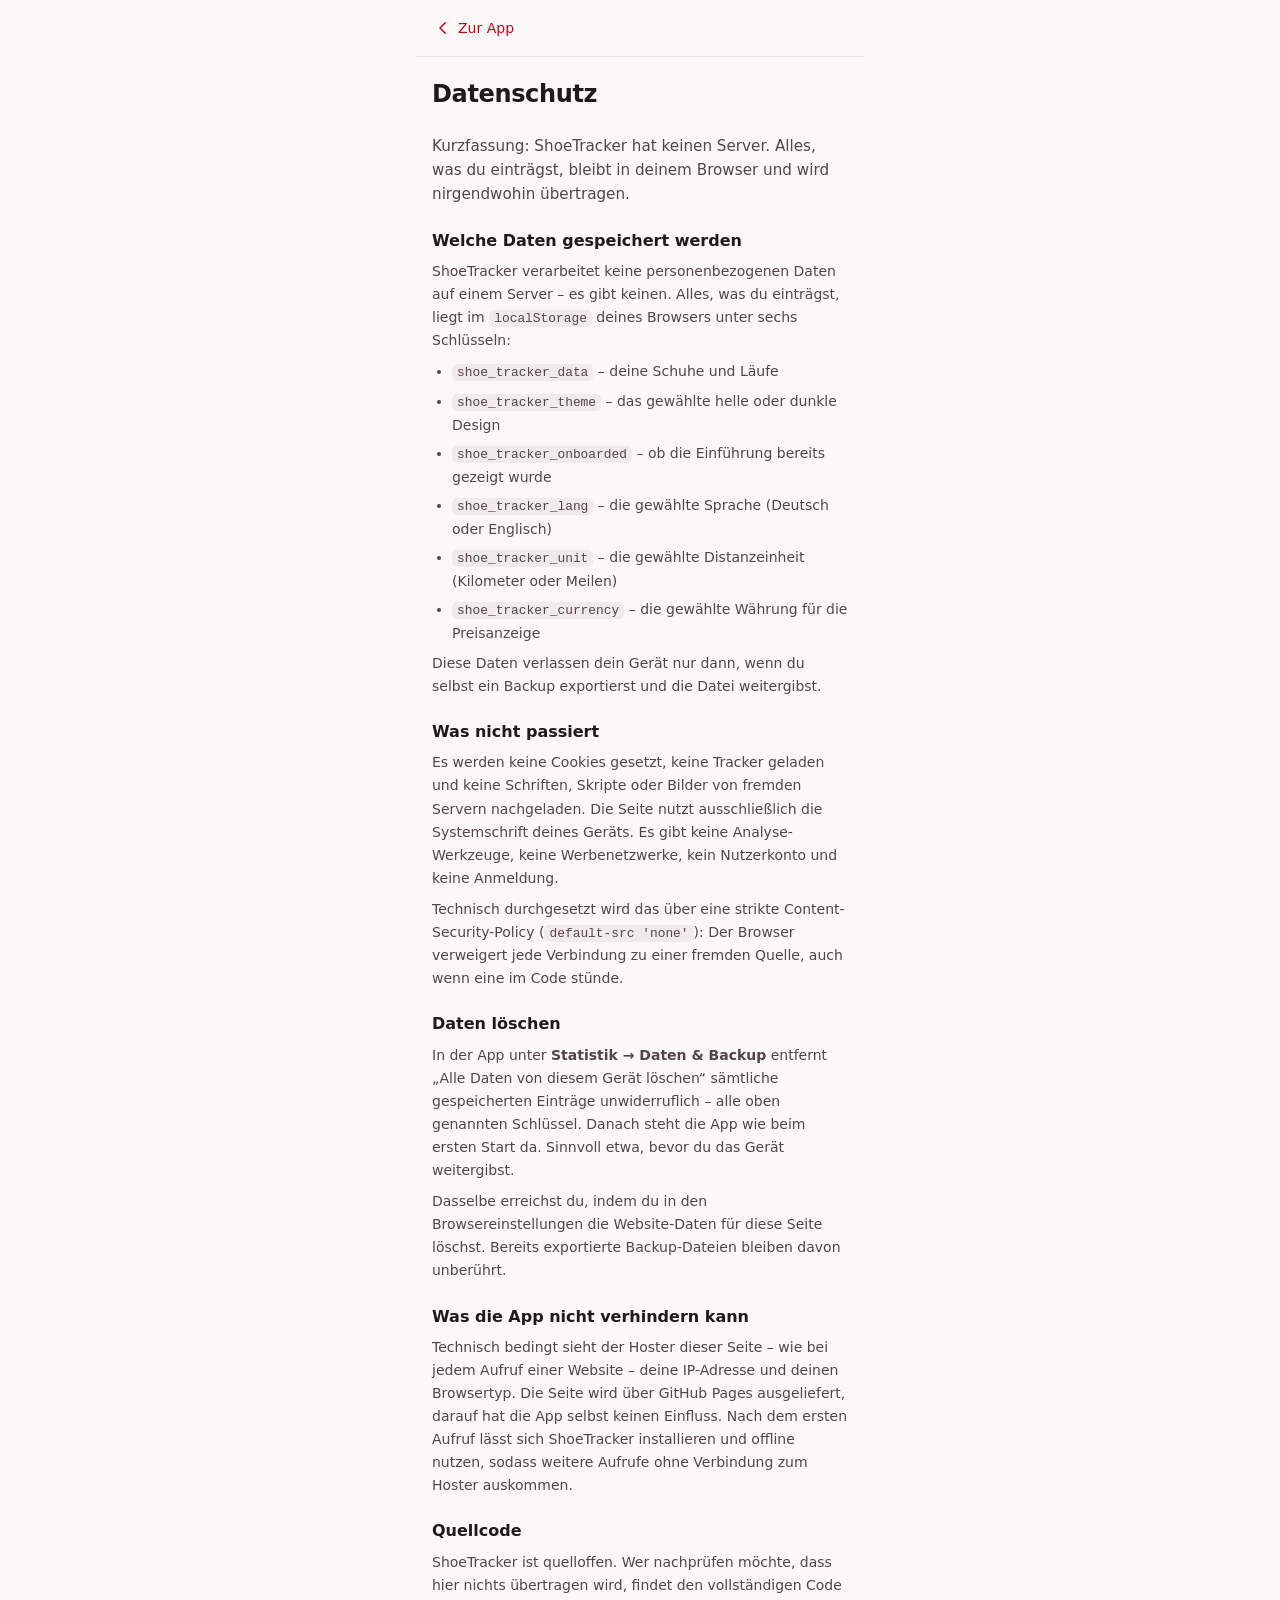
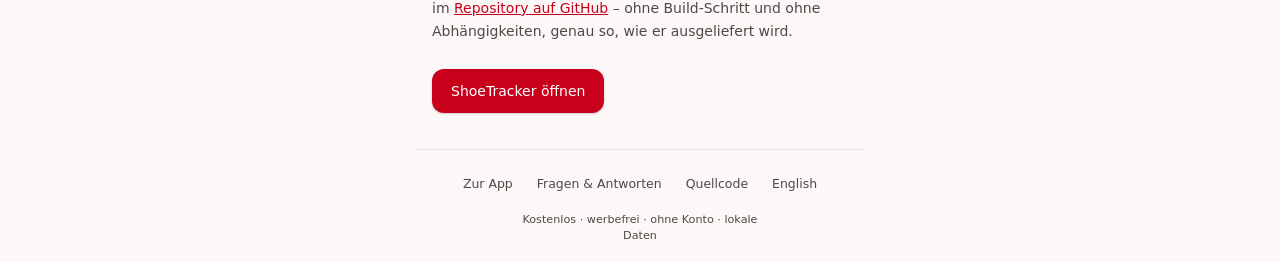
==== commit 8fe2b835: "🎉 initial commit of first working prototype" ====
--- a/datenschutz.html
+++ b/datenschutz.html
@@ -70,57 +70,57 @@
 
   <h1 class="page__title">Datenschutz</h1>
   <p class="page__lead">
-    ShoeTracker hat keinen Server! Alles Daten bleiben lokal in deinem Browser und wird nirgendwohin übertragen.
+    Kurzfassung: ShoeTracker hat keinen Server. Alles, was du einträgst, bleibt in deinem Browser und wird nirgendwohin übertragen.
   </p>
 
   <section class="page__section">
-    <h2 class="page__h2">Welche Daten werden gespeichert?</h2>
+    <h2 class="page__h2">Welche Daten gespeichert werden</h2>
     <p class="page__text">
-      ShoeTracker verarbeitet keine personenbezogenen Daten. Sämtliche Eingaben liegen im <code>localStorage</code> deines Browsers unter folgenden Schlüsseln:</p>
+      ShoeTracker verarbeitet keine personenbezogenen Daten auf einem Server – es gibt keinen. Alles, was du einträgst, liegt im <code>localStorage</code> deines Browsers unter sechs Schlüsseln:</p>
     <ul class="page__list">
-      <li><code>shoe_tracker_lang</code> – die Wahl der Spracheinstellung</li>
-      <li><code>shoe_tracker_unit</code> – die gewählte Maßeinheit</li>
-      <li><code>shoe_tracker_currency</code> – die eingestellte Währung für die Preisanzeige</li>
-      <li><code>shoe_tracker_theme</code> – das ausgewählte Design hell oder dunkel</li>
       <li><code>shoe_tracker_data</code> – deine Schuhe und Läufe</li>
+      <li><code>shoe_tracker_theme</code> – das gewählte helle oder dunkle Design</li>
       <li><code>shoe_tracker_onboarded</code> – ob die Einführung bereits gezeigt wurde</li>
+      <li><code>shoe_tracker_lang</code> – die gewählte Sprache (Deutsch oder Englisch)</li>
+      <li><code>shoe_tracker_unit</code> – die gewählte Distanzeinheit (Kilometer oder Meilen)</li>
+      <li><code>shoe_tracker_currency</code> – die gewählte Währung für die Preisanzeige</li>
     </ul>
     <p class="page__text">
-      Deine Daten verlassen dein Gerät nur dann, wenn du selbst ein Backup exportierst und die Datei weitergibst.
+      Diese Daten verlassen dein Gerät nur dann, wenn du selbst ein Backup exportierst und die Datei weitergibst.
     </p>
   </section>
 
   <section class="page__section">
-    <h2 class="page__h2">Was passiert alles nicht?</h2>
+    <h2 class="page__h2">Was nicht passiert</h2>
     <p class="page__text">
-      Es werden keine Cookies gesetzt, keine Tracker verwendet und keine Schriften, Skripte oder Bilder von fremden Servern nachgeladen. Die Seite nutzt ausschließlich die Systemschrift deines Geräts. Es gibt keine Analyse-Werkzeuge, keine Werbenetzwerke, kein Nutzerkonto und keine Anmeldung.
+      Es werden keine Cookies gesetzt, keine Tracker geladen und keine Schriften, Skripte oder Bilder von fremden Servern nachgeladen. Die Seite nutzt ausschließlich die Systemschrift deines Geräts. Es gibt keine Analyse-Werkzeuge, keine Werbenetzwerke, kein Nutzerkonto und keine Anmeldung.
     </p>
     <p class="page__text">
-      Technisch umgesetzt wird das über eine strikte Content-Security-Policy <code>default-src 'none'</code>: der Browser verweigert jede Verbindung zu einer fremden Quelle, auch wenn eine im Code stünde.
+      Technisch durchgesetzt wird das über eine strikte Content-Security-Policy (<code>default-src 'none'</code>): Der Browser verweigert jede Verbindung zu einer fremden Quelle, auch wenn eine im Code stünde.
     </p>
   </section>
 
   <section class="page__section">
-    <h2 class="page__h2">Wie kann ich meine Daten löschen?</h2>
+    <h2 class="page__h2">Daten löschen</h2>
     <p class="page__text">
-      In der App unter <b>Statistik → Daten &amp; Backup</b> entfernt „Alle Daten von diesem Gerät löschen“ sämtliche gespeicherten Einträge unwiderruflich. Danach funktioniert die App wie beim ersten Start und beginnt mit dem Onboarding.
+      In der App unter <b>Statistik → Daten &amp; Backup</b> entfernt „Alle Daten von diesem Gerät löschen“ sämtliche gespeicherten Einträge unwiderruflich – alle oben genannten Schlüssel. Danach steht die App wie beim ersten Start da. Sinnvoll etwa, bevor du das Gerät weitergibst.
     </p>
     <p class="page__text">
-      Dasselbe erreichst du, indem du in deinen Browsereinstellungen die Website-Daten für diese Seite löschst. Bereits exportierte Backup-Dateien bleiben davon unberührt.
+      Dasselbe erreichst du, indem du in den Browsereinstellungen die Website-Daten für diese Seite löschst. Bereits exportierte Backup-Dateien bleiben davon unberührt.
     </p>
   </section>
 
   <section class="page__section">
     <h2 class="page__h2">Was die App nicht verhindern kann</h2>
     <p class="page__text">
-      Technisch bedingt sieht der Hoster dieser Seite – wie grundsätzlich bei jedem Aufruf einer Website – deine IP-Adresse und deinen Browsertyp. Die Seite wird über GitHub Pages ausgeliefert, darauf hat die App selbst keinen Einfluss. Nach dem ersten Aufruf lässt sich ShoeTracker installieren und offline nutzen, sodass weitere Aufrufe ohne Verbindung zum Hoster stattfinden können.
+      Technisch bedingt sieht der Hoster dieser Seite – wie bei jedem Aufruf einer Website – deine IP-Adresse und deinen Browsertyp. Die Seite wird über GitHub Pages ausgeliefert, darauf hat die App selbst keinen Einfluss. Nach dem ersten Aufruf lässt sich ShoeTracker installieren und offline nutzen, sodass weitere Aufrufe ohne Verbindung zum Hoster auskommen.
     </p>
   </section>
 
   <section class="page__section">
     <h2 class="page__h2">Quellcode</h2>
     <p class="page__text">
-      ShoeTracker ist quelloffen. Der vollständige Code ist im <a href="https://github.com/WeekendCompiler/ShoeTracker" rel="noopener">Repository auf GitHub</a> frei einsebar – ohne Build-Schritte und Abhängigkeiten, exakt so, wie er ausgeliefert wird.
+      ShoeTracker ist quelloffen. Wer nachprüfen möchte, dass hier nichts übertragen wird, findet den vollständigen Code im <a href="https://github.com/WeekendCompiler/ShoeTracker" rel="noopener">Repository auf GitHub</a> – ohne Build-Schritt und ohne Abhängigkeiten, genau so, wie er ausgeliefert wird.
     </p>
   </section>
 
@@ -132,11 +132,12 @@
 
 <footer class="site-foot">
   <nav class="site-foot__nav" aria-label="Weitere Informationen">
+    <a href="./">Zur App</a>
     <a href="./faq.html">Fragen &amp; Antworten</a>
     <a href="https://github.com/WeekendCompiler/ShoeTracker" rel="noopener">Quellcode</a>
     <a href="./en/privacy.html" hreflang="en" lang="en" data-lang="en">English</a>
   </nav>
-
+  <p class="site-foot__meta">Kostenlos · werbefrei · ohne Konto · lokale Daten</p>
 </footer>
 
 </body>
--- a/assets/css/app.css
+++ b/assets/css/app.css
@@ -13,11 +13,10 @@
   --on-surface: #201a1a;
   --on-surface-variant: #524646;
 
-  --primary: #ff8a85;
-  --on-primary: #5c0008;
-  --primary-container: #c8001a;
-  --on-primary-container: #ffffff;
-  --add-shoe-accent: var(--primary);
+  --primary: #c8001a;
+  --on-primary: #ffffff;
+  --primary-container: #ffdad6;
+  --on-primary-container: #410003;
 
   --outline: #857371;
   --outline-variant: #d8c2c0;
@@ -25,18 +24,15 @@
   --error: #b3261e;
   --error-container: #f9dedc;
 
-  --ok: #4FC99A;
-  --ok-bg: #E3F7F0;
-  --ok-fg: #176A4D;
-  --fresh: #55A9D6;
-  --fresh-bg: #E4F3FA;
-  --fresh-fg: #176083;
-  --warn: #E5A83B;
-  --warn-bg: #FFF4DB;
-  --warn-fg: #795508;
-  --worn: #E36B6B;
-  --worn-bg: #FCE9E9;
-  --worn-fg: #8A3030;
+  --ok: #1e7a53;
+  --ok-bg: #d5f2e4;
+  --ok-fg: #0b4630;
+  --warn: #9a6400;
+  --warn-bg: #fdefcf;
+  --warn-fg: #4f3400;
+  --worn: #b3261e;
+  --worn-bg: #fadad7;
+  --worn-fg: #601410;
 
   --scrim: rgba(32, 26, 26, 0.5);
   --shadow-1: 0 1px 2px rgba(0, 0, 0, 0.12), 0 1px 3px rgba(0, 0, 0, 0.08);
@@ -70,7 +66,6 @@
   --on-primary: #5c0008;
   --primary-container: #c8001a;
   --on-primary-container: #ffffff;
-  --add-shoe-accent: var(--primary);
 
   --outline: #a08c8a;
   --outline-variant: #534343;
@@ -78,18 +73,15 @@
   --error: #f2b8b5;
   --error-container: #8c1d18;
 
-  --ok: #4FC99A;
-  --ok-bg: #12392D;
-  --ok-fg: #79E2B5;
-  --fresh: #55A9D6;
-  --fresh-bg: #173444;
-  --fresh-fg: #86C8EB;
-  --warn: #E5A83B;
-  --warn-bg: #49330B;
-  --warn-fg: #F4C866;
-  --worn: #E36B6B;
-  --worn-bg: #4B1818;
-  --worn-fg: #F59A9A;
+  --ok: #62d3a4;
+  --ok-bg: #123d2c;
+  --ok-fg: #9ef2cb;
+  --warn: #efbe58;
+  --warn-bg: #43330a;
+  --warn-fg: #ffdf9e;
+  --worn: #f2b8b5;
+  --worn-bg: #4d1512;
+  --worn-fg: #ffdad6;
 
   --scrim: rgba(0, 0, 0, 0.62);
 }
@@ -109,7 +101,6 @@
     --on-primary: #5c0008;
     --primary-container: #c8001a;
     --on-primary-container: #ffffff;
-    --add-shoe-accent: var(--primary);
 
     --outline: #a08c8a;
     --outline-variant: #534343;
@@ -117,18 +108,15 @@
     --error: #f2b8b5;
     --error-container: #8c1d18;
 
-    --ok: #4FC99A;
-    --ok-bg: #12392D;
-    --ok-fg: #79E2B5;
-    --fresh: #55A9D6;
-    --fresh-bg: #173444;
-    --fresh-fg: #86C8EB;
-    --warn: #E5A83B;
-    --warn-bg: #49330B;
-    --warn-fg: #F4C866;
-    --worn: #E36B6B;
-    --worn-bg: #4B1818;
-    --worn-fg: #F59A9A;
+    --ok: #62d3a4;
+    --ok-bg: #123d2c;
+    --ok-fg: #9ef2cb;
+    --warn: #efbe58;
+    --warn-bg: #43330a;
+    --warn-fg: #ffdf9e;
+    --worn: #f2b8b5;
+    --worn-bg: #4d1512;
+    --worn-fg: #ffdad6;
 
     --scrim: rgba(0, 0, 0, 0.62);
   }
@@ -277,7 +265,6 @@
 
 .btn--filled { background: var(--primary); color: var(--on-primary); box-shadow: var(--shadow-1); }
 .btn--filled:hover:not(:disabled) { opacity: 0.92; }
-#onboarding-start { background: var(--primary-container); color: var(--on-primary-container); }
 
 .btn--tonal { background: var(--primary-container); color: var(--on-primary-container); }
 .btn--tonal:hover:not(:disabled) { opacity: 0.9; }
@@ -285,7 +272,7 @@
 .btn--outline { border-color: var(--outline-variant); color: var(--on-surface); }
 .btn--outline:hover:not(:disabled) { background: var(--surface-variant); }
 
-.btn--danger { border-color: #E36B6B; color: #E36B6B; }
+.btn--danger { border-color: var(--error); color: var(--error); }
 .btn--danger:hover:not(:disabled) { background: var(--error-container); }
 
 .btn--block { width: 100%; }
@@ -356,8 +343,8 @@
   cursor: pointer;
   transition: background-color 0.15s, color 0.15s;
 }
-.segmented > label:first-of-type span { margin-left: 0; border-radius: var(--radius-s) 0 0 var(--radius-s); }
-.segmented > label:last-of-type span { border-radius: 0 var(--radius-s) var(--radius-s) 0; }
+.segmented > label:first-of-type span { margin-left: 0; border-radius: 999px 0 0 999px; }
+.segmented > label:last-of-type span { border-radius: 0 999px 999px 0; }
 .segmented span:hover { background: var(--surface-variant); }
 .segmented input:checked + span {
   background: var(--primary-container);
@@ -365,7 +352,6 @@
   color: var(--on-primary-container);
 }
 .segmented input:focus-visible + span { outline: 2px solid var(--primary); outline-offset: 2px; position: relative; }
-.segmented > p.hint { margin-top: 6px; }
 
 /* ---------- Filter Chips ---------- */
 .chips { display: flex; gap: 8px; }
@@ -415,10 +401,7 @@
   background: var(--surface-1);
   transition: border-color 0.15s, box-shadow 0.15s;
 }
-.shoe--fresh:hover { border-color: var(--fresh); }
-.shoe--ok:hover { border-color: var(--ok); }
-.shoe--warn:hover { border-color: var(--warn); }
-.shoe--worn:hover { border-color: var(--worn); }
+.shoe:hover { border-color: var(--primary); }
 .shoe.is-dragging {
   opacity: 0.6;
   box-shadow: var(--shadow-2);
@@ -493,7 +476,6 @@
   font-weight: 600;
   white-space: nowrap;
 }
-.badge--fresh { background: var(--fresh-bg); color: var(--fresh-fg); }
 .badge--ok { background: var(--ok-bg); color: var(--ok-fg); }
 .badge--warn { background: var(--warn-bg); color: var(--warn-fg); }
 .badge--worn { background: var(--worn-bg); color: var(--worn-fg); }
@@ -561,7 +543,6 @@
   background: var(--ok);
   transition: width 0.45s ease;
 }
-.meter--fresh .meter__bar { background: var(--fresh); }
 .meter--ok .meter__bar { background: var(--ok); }
 .meter--warn .meter__bar { background: var(--warn); }
 .meter--worn .meter__bar { background: var(--worn); }
@@ -584,36 +565,9 @@
   font-size: 0.9rem;
   transition: border-color 0.15s;
 }
-.input#currency-select { border-color: #FB071A; }
 .input:focus { outline: none; border-color: var(--primary); box-shadow: inset 0 0 0 1px var(--primary); }
 .input:user-invalid { border-color: var(--error); }
 textarea.input { min-height: 72px; resize: vertical; }
-
-.wear-zones { display: grid; gap: 12px; min-width: 0; }
-.wear-zones__preview { position: relative; width: 100%; height: 24px; touch-action: none; }
-.wear-zones__track { position: absolute; top: 50%; left: 0; display: flex; width: 100%; height: 10px; overflow: hidden; transform: translateY(-50%); border-radius: 999px; background: var(--surface-variant); }
-.wear-zones__segment { flex: 0 0 auto; height: 100%; transition: width 0.12s ease; }
-.wear-zones__segment--fresh { background: var(--fresh); }
-.wear-zones__segment--ok { background: var(--ok); }
-.wear-zones__segment--warn { background: var(--warn); }
-.wear-zones__segment--worn { background: var(--worn); }
-.wear-zones__handle { position: absolute; top: 50%; z-index: 2; width: 2px; height: 36px; transform: translate(-50%, -50%); border-radius: 1px; background: var(--on-surface); pointer-events: none; }
-.wear-zones__handle--fresh { background: linear-gradient(to right, var(--fresh) 0 50%, var(--ok) 50% 100%); }
-.wear-zones__handle--ok { background: linear-gradient(to right, var(--ok) 0 50%, var(--warn) 50% 100%); }
-.wear-zones__handle--warn { background: linear-gradient(to right, var(--warn) 0 50%, var(--worn) 50% 100%); }
-.wear-zones__controls { display: grid; gap: 10px; }
-.wear-zone__label { display: flex; align-items: center; justify-content: space-between; gap: 12px; font-size: 0.78rem; font-weight: 500; color: var(--on-surface-variant); }
-.wear-zone__label-text { display: flex; justify-content: space-between; align-items: center; width: 100%; }
-.wear-zone__range { display: inline-flex; align-items: center; gap: 4px; }
-.wear-zone__range--fresh { accent-color: var(--fresh); }
-.wear-zone__range--ok { accent-color: var(--ok); }
-.wear-zone__range--warn { accent-color: var(--warn); }
-.wear-zone__range--in-bar { position: absolute; top: 50%; left: -9px; z-index: 1; width: calc(100% + 18px); height: 24px; padding: 0; transform: translateY(-50%); appearance: none; background: transparent; cursor: pointer; pointer-events: none; }
-.wear-zone__range--in-bar::-webkit-slider-runnable-track { height: 10px; background: transparent; }
-.wear-zone__range--in-bar::-webkit-slider-thumb { width: 18px; height: 18px; appearance: none; border: 3px solid transparent; border-radius: 50%; background: transparent; box-shadow: none; }
-.wear-zone__range--in-bar::-moz-range-track { height: 10px; border: 0; background: transparent; }
-.wear-zone__range--in-bar::-moz-range-thumb { width: 12px; height: 12px; border: 3px solid transparent; border-radius: 50%; background: transparent; box-shadow: none; }
-.wear-zone__range--in-bar:focus-visible { outline: 2px solid var(--primary); outline-offset: 4px; }
 
 .input-affix { position: relative; display: flex; align-items: center; }
 .input-affix .input { padding-right: 44px; }
@@ -674,7 +628,6 @@
 }
 .empty__title { font-size: 1.05rem; font-weight: 600; }
 .empty__text { max-width: 28ch; font-size: 0.85rem; color: var(--on-surface-variant); }
-.empty__text--hint { font-size: 0.75rem; }
 
 /* ---------- Bottom navigation ---------- */
 .bottom-nav {
@@ -711,8 +664,7 @@
   cursor: pointer;
   transition: color 0.15s, background-color 0.15s;
 }
-.nav-tab[data-tab="shoes"] > .icon { width: 26px; height: 26px; }
-.nav-tab[aria-selected="true"] { color: #FB071A; background: var(--surface-variant); }
+.nav-tab[aria-selected="true"] { color: var(--primary); background: var(--surface-variant); }
 
 /* ---------- Dialogs ---------- */
 .dialog {
@@ -742,7 +694,6 @@
   gap: 12px;
 }
 .dialog__title { font-size: 1.05rem; font-weight: 700; line-height: 1.25; overflow-wrap: anywhere; }
-.dialog__title--panel { font-size: 1.25rem; }
 .dialog__text { font-size: 0.875rem; color: var(--on-surface-variant); }
 .dialog__actions { display: flex; gap: 10px; }
 .dialog__actions .btn { flex: 1; }
@@ -811,12 +762,9 @@
 }
 .onboarding__title { font-size: 1.25rem; font-weight: 700; letter-spacing: -0.01em; }
 .onboarding__lead { font-size: 0.875rem; color: var(--on-surface-variant); }
-.onboarding__settings-row { display: flex; align-items: center; gap: 8px; }
-.onboarding__settings-row > .icon-btn { flex: none; color: var(--primary); }
-.onboarding__settings-row > .onboarding__lead { font-size: 0.8rem; }
 
 .steps { display: grid; gap: 12px; margin: 0; padding: 0; list-style: none; }
-.step { display: flex; align-items: center; gap: 17px; }
+.step { display: flex; align-items: flex-start; gap: 12px; }
 .step__num {
   flex: none;
   display: grid;
@@ -828,17 +776,6 @@
   font-size: 0.78rem;
   font-weight: 700;
 }
-.step__icon {
-  flex: none;
-  display: grid;
-  place-items: center;
-  width: 26px; height: 26px;
-  margin-left: 9px;
-}
-#settings-btn,
-.step__icon { color: var(--on-surface); }
-.step__icon > .icon { width: 24px; height: 24px; }
-.step__icon--shoe > .icon { width: 26px; height: 26px; }
 .step__body { min-width: 0; }
 .step__title { display: block; font-size: 0.875rem; font-weight: 600; }
 .step__text { display: block; font-size: 0.8rem; color: var(--on-surface-variant); }
@@ -862,13 +799,17 @@
   display: grid;
   gap: 10px;
   justify-items: center;
+  margin-top: 28px;
+  padding-top: 16px;
+  border-top: 1px solid var(--surface-variant);
+  text-align: center;
+}
+/* INFO: In index.html the footer inherits .main's width; sub pages need their own limit. */
+.page .site-foot {
   width: 100%;
   max-width: var(--page);
   margin-inline: auto;
-  margin-top: 0;
   padding: 16px 16px calc(24px + env(safe-area-inset-bottom));
-  border-top: 1px solid var(--surface-variant);
-  text-align: center;
 }
 .site-foot__nav {
   display: flex;
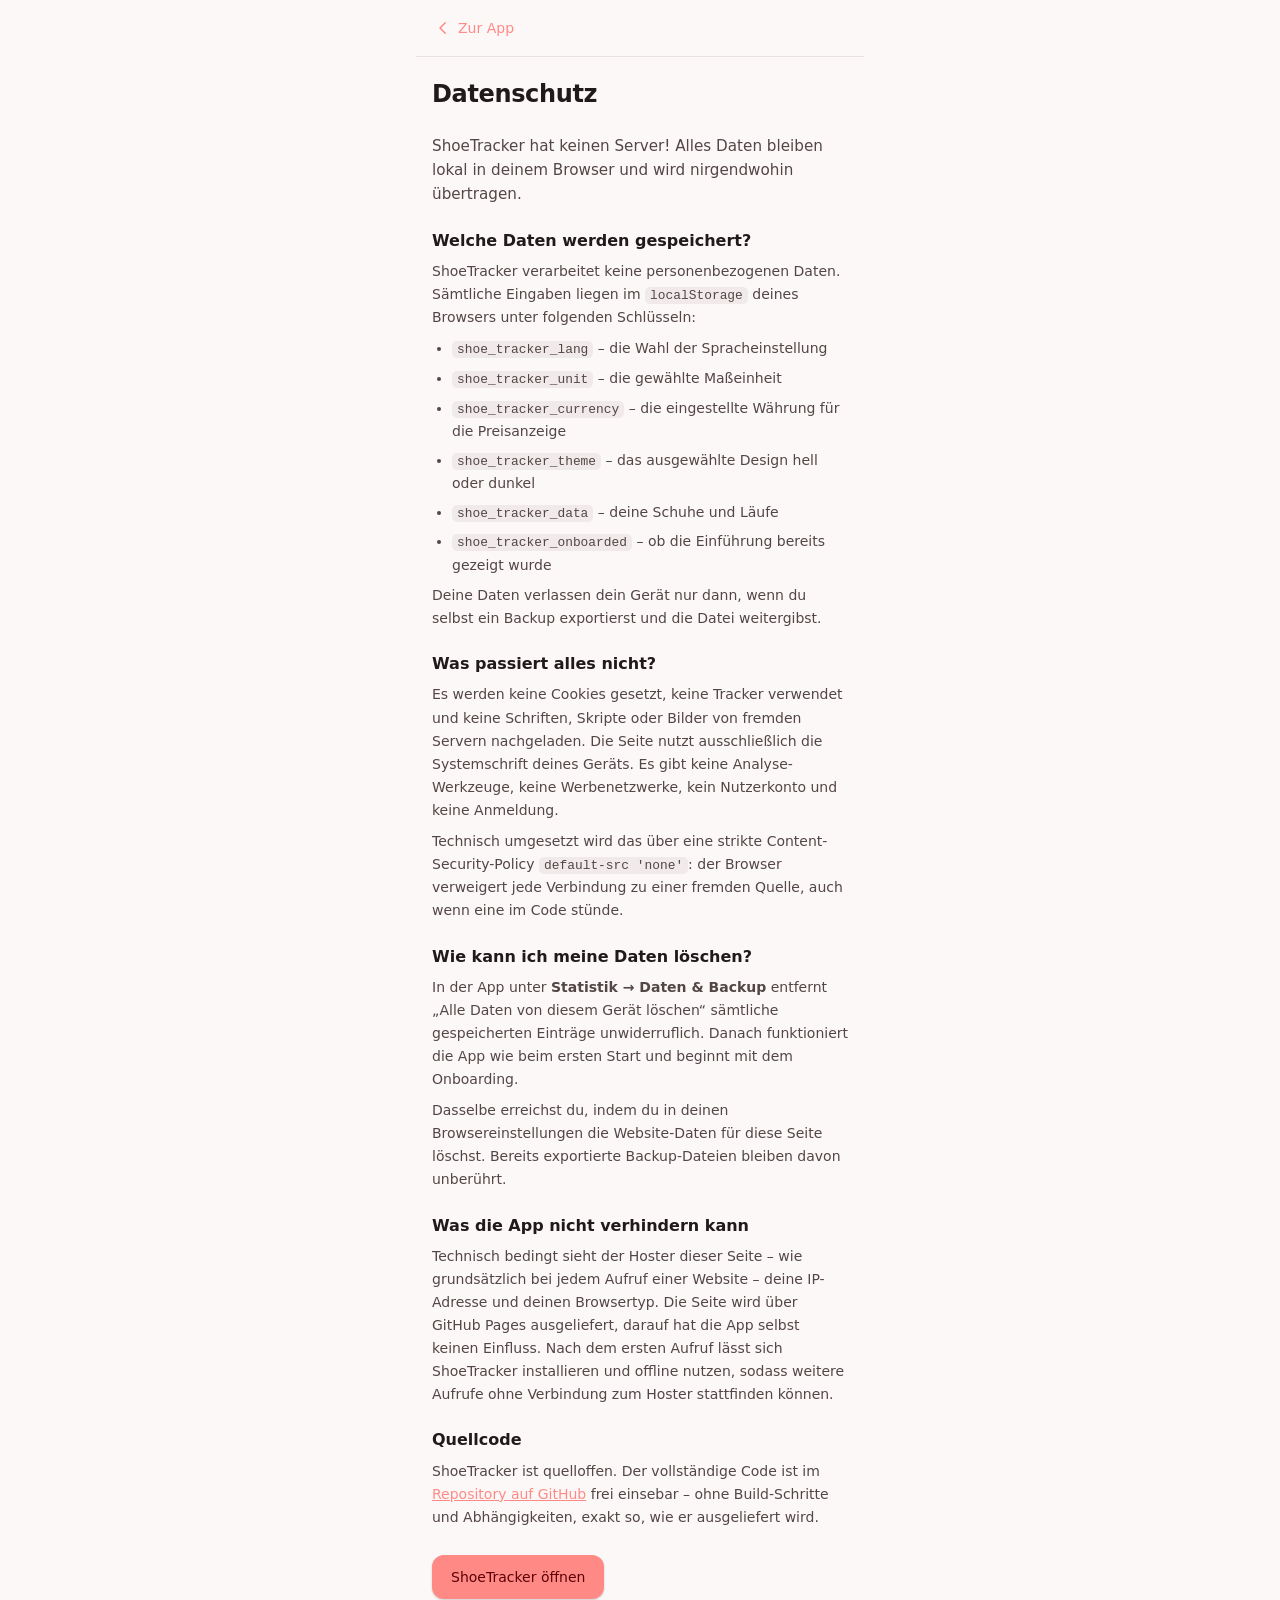
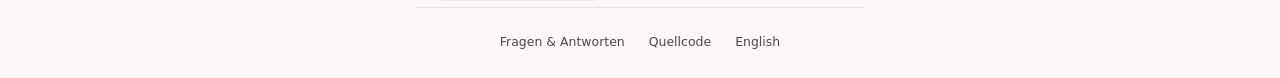
==== commit 55450c10: "✏️ faq and privacy rewritten" ====
--- a/datenschutz.html
+++ b/datenschutz.html
@@ -70,57 +70,57 @@
 
   <h1 class="page__title">Datenschutz</h1>
   <p class="page__lead">
-    Kurzfassung: ShoeTracker hat keinen Server. Alles, was du einträgst, bleibt in deinem Browser und wird nirgendwohin übertragen.
+    ShoeTracker hat keinen Server! Alles Daten bleiben lokal in deinem Browser und wird nirgendwohin übertragen.
   </p>
 
   <section class="page__section">
-    <h2 class="page__h2">Welche Daten gespeichert werden</h2>
+    <h2 class="page__h2">Welche Daten werden gespeichert?</h2>
     <p class="page__text">
-      ShoeTracker verarbeitet keine personenbezogenen Daten auf einem Server – es gibt keinen. Alles, was du einträgst, liegt im <code>localStorage</code> deines Browsers unter sechs Schlüsseln:</p>
+      ShoeTracker verarbeitet keine personenbezogenen Daten. Sämtliche Eingaben liegen im <code>localStorage</code> deines Browsers unter folgenden Schlüsseln:</p>
     <ul class="page__list">
+      <li><code>shoe_tracker_lang</code> – die Wahl der Spracheinstellung</li>
+      <li><code>shoe_tracker_unit</code> – die gewählte Maßeinheit</li>
+      <li><code>shoe_tracker_currency</code> – die eingestellte Währung für die Preisanzeige</li>
+      <li><code>shoe_tracker_theme</code> – das ausgewählte Design hell oder dunkel</li>
       <li><code>shoe_tracker_data</code> – deine Schuhe und Läufe</li>
-      <li><code>shoe_tracker_theme</code> – das gewählte helle oder dunkle Design</li>
       <li><code>shoe_tracker_onboarded</code> – ob die Einführung bereits gezeigt wurde</li>
-      <li><code>shoe_tracker_lang</code> – die gewählte Sprache (Deutsch oder Englisch)</li>
-      <li><code>shoe_tracker_unit</code> – die gewählte Distanzeinheit (Kilometer oder Meilen)</li>
-      <li><code>shoe_tracker_currency</code> – die gewählte Währung für die Preisanzeige</li>
     </ul>
     <p class="page__text">
-      Diese Daten verlassen dein Gerät nur dann, wenn du selbst ein Backup exportierst und die Datei weitergibst.
+      Deine Daten verlassen dein Gerät nur dann, wenn du selbst ein Backup exportierst und die Datei weitergibst.
     </p>
   </section>
 
   <section class="page__section">
-    <h2 class="page__h2">Was nicht passiert</h2>
+    <h2 class="page__h2">Was passiert alles nicht?</h2>
     <p class="page__text">
-      Es werden keine Cookies gesetzt, keine Tracker geladen und keine Schriften, Skripte oder Bilder von fremden Servern nachgeladen. Die Seite nutzt ausschließlich die Systemschrift deines Geräts. Es gibt keine Analyse-Werkzeuge, keine Werbenetzwerke, kein Nutzerkonto und keine Anmeldung.
+      Es werden keine Cookies gesetzt, keine Tracker verwendet und keine Schriften, Skripte oder Bilder von fremden Servern nachgeladen. Die Seite nutzt ausschließlich die Systemschrift deines Geräts. Es gibt keine Analyse-Werkzeuge, keine Werbenetzwerke, kein Nutzerkonto und keine Anmeldung.
     </p>
     <p class="page__text">
-      Technisch durchgesetzt wird das über eine strikte Content-Security-Policy (<code>default-src 'none'</code>): Der Browser verweigert jede Verbindung zu einer fremden Quelle, auch wenn eine im Code stünde.
+      Technisch umgesetzt wird das über eine strikte Content-Security-Policy <code>default-src 'none'</code>: der Browser verweigert jede Verbindung zu einer fremden Quelle, auch wenn eine im Code stünde.
     </p>
   </section>
 
   <section class="page__section">
-    <h2 class="page__h2">Daten löschen</h2>
+    <h2 class="page__h2">Wie kann ich meine Daten löschen?</h2>
     <p class="page__text">
-      In der App unter <b>Statistik → Daten &amp; Backup</b> entfernt „Alle Daten von diesem Gerät löschen“ sämtliche gespeicherten Einträge unwiderruflich – alle oben genannten Schlüssel. Danach steht die App wie beim ersten Start da. Sinnvoll etwa, bevor du das Gerät weitergibst.
+      In der App unter <b>Statistik → Daten &amp; Backup</b> entfernt „Alle Daten von diesem Gerät löschen“ sämtliche gespeicherten Einträge unwiderruflich. Danach funktioniert die App wie beim ersten Start und beginnt mit dem Onboarding.
     </p>
     <p class="page__text">
-      Dasselbe erreichst du, indem du in den Browsereinstellungen die Website-Daten für diese Seite löschst. Bereits exportierte Backup-Dateien bleiben davon unberührt.
+      Dasselbe erreichst du, indem du in deinen Browsereinstellungen die Website-Daten für diese Seite löschst. Bereits exportierte Backup-Dateien bleiben davon unberührt.
     </p>
   </section>
 
   <section class="page__section">
     <h2 class="page__h2">Was die App nicht verhindern kann</h2>
     <p class="page__text">
-      Technisch bedingt sieht der Hoster dieser Seite – wie bei jedem Aufruf einer Website – deine IP-Adresse und deinen Browsertyp. Die Seite wird über GitHub Pages ausgeliefert, darauf hat die App selbst keinen Einfluss. Nach dem ersten Aufruf lässt sich ShoeTracker installieren und offline nutzen, sodass weitere Aufrufe ohne Verbindung zum Hoster auskommen.
+      Technisch bedingt sieht der Hoster dieser Seite – wie grundsätzlich bei jedem Aufruf einer Website – deine IP-Adresse und deinen Browsertyp. Die Seite wird über GitHub Pages ausgeliefert, darauf hat die App selbst keinen Einfluss. Nach dem ersten Aufruf lässt sich ShoeTracker installieren und offline nutzen, sodass weitere Aufrufe ohne Verbindung zum Hoster stattfinden können.
     </p>
   </section>
 
   <section class="page__section">
     <h2 class="page__h2">Quellcode</h2>
     <p class="page__text">
-      ShoeTracker ist quelloffen. Wer nachprüfen möchte, dass hier nichts übertragen wird, findet den vollständigen Code im <a href="https://github.com/WeekendCompiler/ShoeTracker" rel="noopener">Repository auf GitHub</a> – ohne Build-Schritt und ohne Abhängigkeiten, genau so, wie er ausgeliefert wird.
+      ShoeTracker ist quelloffen. Der vollständige Code ist im <a href="https://github.com/WeekendCompiler/ShoeTracker" rel="noopener">Repository auf GitHub</a> frei einsebar – ohne Build-Schritte und Abhängigkeiten, exakt so, wie er ausgeliefert wird.
     </p>
   </section>
 
@@ -132,12 +132,11 @@
 
 <footer class="site-foot">
   <nav class="site-foot__nav" aria-label="Weitere Informationen">
-    <a href="./">Zur App</a>
     <a href="./faq.html">Fragen &amp; Antworten</a>
     <a href="https://github.com/WeekendCompiler/ShoeTracker" rel="noopener">Quellcode</a>
     <a href="./en/privacy.html" hreflang="en" lang="en" data-lang="en">English</a>
   </nav>
-  <p class="site-foot__meta">Kostenlos · werbefrei · ohne Konto · lokale Daten</p>
+
 </footer>
 
 </body>
--- a/assets/css/app.css
+++ b/assets/css/app.css
@@ -13,10 +13,11 @@
   --on-surface: #201a1a;
   --on-surface-variant: #524646;
 
-  --primary: #c8001a;
-  --on-primary: #ffffff;
-  --primary-container: #ffdad6;
-  --on-primary-container: #410003;
+  --primary: #ff8a85;
+  --on-primary: #5c0008;
+  --primary-container: #c8001a;
+  --on-primary-container: #ffffff;
+  --add-shoe-accent: var(--primary);
 
   --outline: #857371;
   --outline-variant: #d8c2c0;
@@ -24,15 +25,18 @@
   --error: #b3261e;
   --error-container: #f9dedc;
 
-  --ok: #1e7a53;
-  --ok-bg: #d5f2e4;
-  --ok-fg: #0b4630;
-  --warn: #9a6400;
-  --warn-bg: #fdefcf;
-  --warn-fg: #4f3400;
-  --worn: #b3261e;
-  --worn-bg: #fadad7;
-  --worn-fg: #601410;
+  --ok: #4FC99A;
+  --ok-bg: #E3F7F0;
+  --ok-fg: #176A4D;
+  --fresh: #55A9D6;
+  --fresh-bg: #E4F3FA;
+  --fresh-fg: #176083;
+  --warn: #E5A83B;
+  --warn-bg: #FFF4DB;
+  --warn-fg: #795508;
+  --worn: #E36B6B;
+  --worn-bg: #FCE9E9;
+  --worn-fg: #8A3030;
 
   --scrim: rgba(32, 26, 26, 0.5);
   --shadow-1: 0 1px 2px rgba(0, 0, 0, 0.12), 0 1px 3px rgba(0, 0, 0, 0.08);
@@ -66,6 +70,7 @@
   --on-primary: #5c0008;
   --primary-container: #c8001a;
   --on-primary-container: #ffffff;
+  --add-shoe-accent: var(--primary);
 
   --outline: #a08c8a;
   --outline-variant: #534343;
@@ -73,15 +78,18 @@
   --error: #f2b8b5;
   --error-container: #8c1d18;
 
-  --ok: #62d3a4;
-  --ok-bg: #123d2c;
-  --ok-fg: #9ef2cb;
-  --warn: #efbe58;
-  --warn-bg: #43330a;
-  --warn-fg: #ffdf9e;
-  --worn: #f2b8b5;
-  --worn-bg: #4d1512;
-  --worn-fg: #ffdad6;
+  --ok: #4FC99A;
+  --ok-bg: #12392D;
+  --ok-fg: #79E2B5;
+  --fresh: #55A9D6;
+  --fresh-bg: #173444;
+  --fresh-fg: #86C8EB;
+  --warn: #E5A83B;
+  --warn-bg: #49330B;
+  --warn-fg: #F4C866;
+  --worn: #E36B6B;
+  --worn-bg: #4B1818;
+  --worn-fg: #F59A9A;
 
   --scrim: rgba(0, 0, 0, 0.62);
 }
@@ -101,6 +109,7 @@
     --on-primary: #5c0008;
     --primary-container: #c8001a;
     --on-primary-container: #ffffff;
+    --add-shoe-accent: var(--primary);
 
     --outline: #a08c8a;
     --outline-variant: #534343;
@@ -108,15 +117,18 @@
     --error: #f2b8b5;
     --error-container: #8c1d18;
 
-    --ok: #62d3a4;
-    --ok-bg: #123d2c;
-    --ok-fg: #9ef2cb;
-    --warn: #efbe58;
-    --warn-bg: #43330a;
-    --warn-fg: #ffdf9e;
-    --worn: #f2b8b5;
-    --worn-bg: #4d1512;
-    --worn-fg: #ffdad6;
+    --ok: #4FC99A;
+    --ok-bg: #12392D;
+    --ok-fg: #79E2B5;
+    --fresh: #55A9D6;
+    --fresh-bg: #173444;
+    --fresh-fg: #86C8EB;
+    --warn: #E5A83B;
+    --warn-bg: #49330B;
+    --warn-fg: #F4C866;
+    --worn: #E36B6B;
+    --worn-bg: #4B1818;
+    --worn-fg: #F59A9A;
 
     --scrim: rgba(0, 0, 0, 0.62);
   }
@@ -265,6 +277,7 @@
 
 .btn--filled { background: var(--primary); color: var(--on-primary); box-shadow: var(--shadow-1); }
 .btn--filled:hover:not(:disabled) { opacity: 0.92; }
+#onboarding-start { background: var(--primary-container); color: var(--on-primary-container); }
 
 .btn--tonal { background: var(--primary-container); color: var(--on-primary-container); }
 .btn--tonal:hover:not(:disabled) { opacity: 0.9; }
@@ -272,7 +285,7 @@
 .btn--outline { border-color: var(--outline-variant); color: var(--on-surface); }
 .btn--outline:hover:not(:disabled) { background: var(--surface-variant); }
 
-.btn--danger { border-color: var(--error); color: var(--error); }
+.btn--danger { border-color: #E36B6B; color: #E36B6B; }
 .btn--danger:hover:not(:disabled) { background: var(--error-container); }
 
 .btn--block { width: 100%; }
@@ -343,8 +356,8 @@
   cursor: pointer;
   transition: background-color 0.15s, color 0.15s;
 }
-.segmented > label:first-of-type span { margin-left: 0; border-radius: 999px 0 0 999px; }
-.segmented > label:last-of-type span { border-radius: 0 999px 999px 0; }
+.segmented > label:first-of-type span { margin-left: 0; border-radius: var(--radius-s) 0 0 var(--radius-s); }
+.segmented > label:last-of-type span { border-radius: 0 var(--radius-s) var(--radius-s) 0; }
 .segmented span:hover { background: var(--surface-variant); }
 .segmented input:checked + span {
   background: var(--primary-container);
@@ -352,6 +365,7 @@
   color: var(--on-primary-container);
 }
 .segmented input:focus-visible + span { outline: 2px solid var(--primary); outline-offset: 2px; position: relative; }
+.segmented > p.hint { margin-top: 6px; }
 
 /* ---------- Filter Chips ---------- */
 .chips { display: flex; gap: 8px; }
@@ -401,7 +415,10 @@
   background: var(--surface-1);
   transition: border-color 0.15s, box-shadow 0.15s;
 }
-.shoe:hover { border-color: var(--primary); }
+.shoe--fresh:hover { border-color: var(--fresh); }
+.shoe--ok:hover { border-color: var(--ok); }
+.shoe--warn:hover { border-color: var(--warn); }
+.shoe--worn:hover { border-color: var(--worn); }
 .shoe.is-dragging {
   opacity: 0.6;
   box-shadow: var(--shadow-2);
@@ -476,6 +493,7 @@
   font-weight: 600;
   white-space: nowrap;
 }
+.badge--fresh { background: var(--fresh-bg); color: var(--fresh-fg); }
 .badge--ok { background: var(--ok-bg); color: var(--ok-fg); }
 .badge--warn { background: var(--warn-bg); color: var(--warn-fg); }
 .badge--worn { background: var(--worn-bg); color: var(--worn-fg); }
@@ -543,6 +561,7 @@
   background: var(--ok);
   transition: width 0.45s ease;
 }
+.meter--fresh .meter__bar { background: var(--fresh); }
 .meter--ok .meter__bar { background: var(--ok); }
 .meter--warn .meter__bar { background: var(--warn); }
 .meter--worn .meter__bar { background: var(--worn); }
@@ -565,9 +584,36 @@
   font-size: 0.9rem;
   transition: border-color 0.15s;
 }
+.input#currency-select { border-color: #FB071A; }
 .input:focus { outline: none; border-color: var(--primary); box-shadow: inset 0 0 0 1px var(--primary); }
 .input:user-invalid { border-color: var(--error); }
 textarea.input { min-height: 72px; resize: vertical; }
+
+.wear-zones { display: grid; gap: 12px; min-width: 0; }
+.wear-zones__preview { position: relative; width: 100%; height: 24px; touch-action: none; }
+.wear-zones__track { position: absolute; top: 50%; left: 0; display: flex; width: 100%; height: 10px; overflow: hidden; transform: translateY(-50%); border-radius: 999px; background: var(--surface-variant); }
+.wear-zones__segment { flex: 0 0 auto; height: 100%; transition: width 0.12s ease; }
+.wear-zones__segment--fresh { background: var(--fresh); }
+.wear-zones__segment--ok { background: var(--ok); }
+.wear-zones__segment--warn { background: var(--warn); }
+.wear-zones__segment--worn { background: var(--worn); }
+.wear-zones__handle { position: absolute; top: 50%; z-index: 2; width: 2px; height: 36px; transform: translate(-50%, -50%); border-radius: 1px; background: var(--on-surface); pointer-events: none; }
+.wear-zones__handle--fresh { background: linear-gradient(to right, var(--fresh) 0 50%, var(--ok) 50% 100%); }
+.wear-zones__handle--ok { background: linear-gradient(to right, var(--ok) 0 50%, var(--warn) 50% 100%); }
+.wear-zones__handle--warn { background: linear-gradient(to right, var(--warn) 0 50%, var(--worn) 50% 100%); }
+.wear-zones__controls { display: grid; gap: 10px; }
+.wear-zone__label { display: flex; align-items: center; justify-content: space-between; gap: 12px; font-size: 0.78rem; font-weight: 500; color: var(--on-surface-variant); }
+.wear-zone__label-text { display: flex; justify-content: space-between; align-items: center; width: 100%; }
+.wear-zone__range { display: inline-flex; align-items: center; gap: 4px; }
+.wear-zone__range--fresh { accent-color: var(--fresh); }
+.wear-zone__range--ok { accent-color: var(--ok); }
+.wear-zone__range--warn { accent-color: var(--warn); }
+.wear-zone__range--in-bar { position: absolute; top: 50%; left: -9px; z-index: 1; width: calc(100% + 18px); height: 24px; padding: 0; transform: translateY(-50%); appearance: none; background: transparent; cursor: pointer; pointer-events: none; }
+.wear-zone__range--in-bar::-webkit-slider-runnable-track { height: 10px; background: transparent; }
+.wear-zone__range--in-bar::-webkit-slider-thumb { width: 18px; height: 18px; appearance: none; border: 3px solid transparent; border-radius: 50%; background: transparent; box-shadow: none; }
+.wear-zone__range--in-bar::-moz-range-track { height: 10px; border: 0; background: transparent; }
+.wear-zone__range--in-bar::-moz-range-thumb { width: 12px; height: 12px; border: 3px solid transparent; border-radius: 50%; background: transparent; box-shadow: none; }
+.wear-zone__range--in-bar:focus-visible { outline: 2px solid var(--primary); outline-offset: 4px; }
 
 .input-affix { position: relative; display: flex; align-items: center; }
 .input-affix .input { padding-right: 44px; }
@@ -628,6 +674,7 @@
 }
 .empty__title { font-size: 1.05rem; font-weight: 600; }
 .empty__text { max-width: 28ch; font-size: 0.85rem; color: var(--on-surface-variant); }
+.empty__text--hint { font-size: 0.75rem; }
 
 /* ---------- Bottom navigation ---------- */
 .bottom-nav {
@@ -664,7 +711,8 @@
   cursor: pointer;
   transition: color 0.15s, background-color 0.15s;
 }
-.nav-tab[aria-selected="true"] { color: var(--primary); background: var(--surface-variant); }
+.nav-tab[data-tab="shoes"] > .icon { width: 26px; height: 26px; }
+.nav-tab[aria-selected="true"] { color: #FB071A; background: var(--surface-variant); }
 
 /* ---------- Dialogs ---------- */
 .dialog {
@@ -694,6 +742,7 @@
   gap: 12px;
 }
 .dialog__title { font-size: 1.05rem; font-weight: 700; line-height: 1.25; overflow-wrap: anywhere; }
+.dialog__title--panel { font-size: 1.25rem; }
 .dialog__text { font-size: 0.875rem; color: var(--on-surface-variant); }
 .dialog__actions { display: flex; gap: 10px; }
 .dialog__actions .btn { flex: 1; }
@@ -762,9 +811,12 @@
 }
 .onboarding__title { font-size: 1.25rem; font-weight: 700; letter-spacing: -0.01em; }
 .onboarding__lead { font-size: 0.875rem; color: var(--on-surface-variant); }
+.onboarding__settings-row { display: flex; align-items: center; gap: 8px; }
+.onboarding__settings-row > .icon-btn { flex: none; color: var(--primary); }
+.onboarding__settings-row > .onboarding__lead { font-size: 0.8rem; }
 
 .steps { display: grid; gap: 12px; margin: 0; padding: 0; list-style: none; }
-.step { display: flex; align-items: flex-start; gap: 12px; }
+.step { display: flex; align-items: center; gap: 17px; }
 .step__num {
   flex: none;
   display: grid;
@@ -776,6 +828,17 @@
   font-size: 0.78rem;
   font-weight: 700;
 }
+.step__icon {
+  flex: none;
+  display: grid;
+  place-items: center;
+  width: 26px; height: 26px;
+  margin-left: 9px;
+}
+#settings-btn,
+.step__icon { color: var(--on-surface); }
+.step__icon > .icon { width: 24px; height: 24px; }
+.step__icon--shoe > .icon { width: 26px; height: 26px; }
 .step__body { min-width: 0; }
 .step__title { display: block; font-size: 0.875rem; font-weight: 600; }
 .step__text { display: block; font-size: 0.8rem; color: var(--on-surface-variant); }
@@ -799,17 +862,13 @@
   display: grid;
   gap: 10px;
   justify-items: center;
-  margin-top: 28px;
-  padding-top: 16px;
-  border-top: 1px solid var(--surface-variant);
-  text-align: center;
-}
-/* INFO: In index.html the footer inherits .main's width; sub pages need their own limit. */
-.page .site-foot {
   width: 100%;
   max-width: var(--page);
   margin-inline: auto;
+  margin-top: 0;
   padding: 16px 16px calc(24px + env(safe-area-inset-bottom));
+  border-top: 1px solid var(--surface-variant);
+  text-align: center;
 }
 .site-foot__nav {
   display: flex;
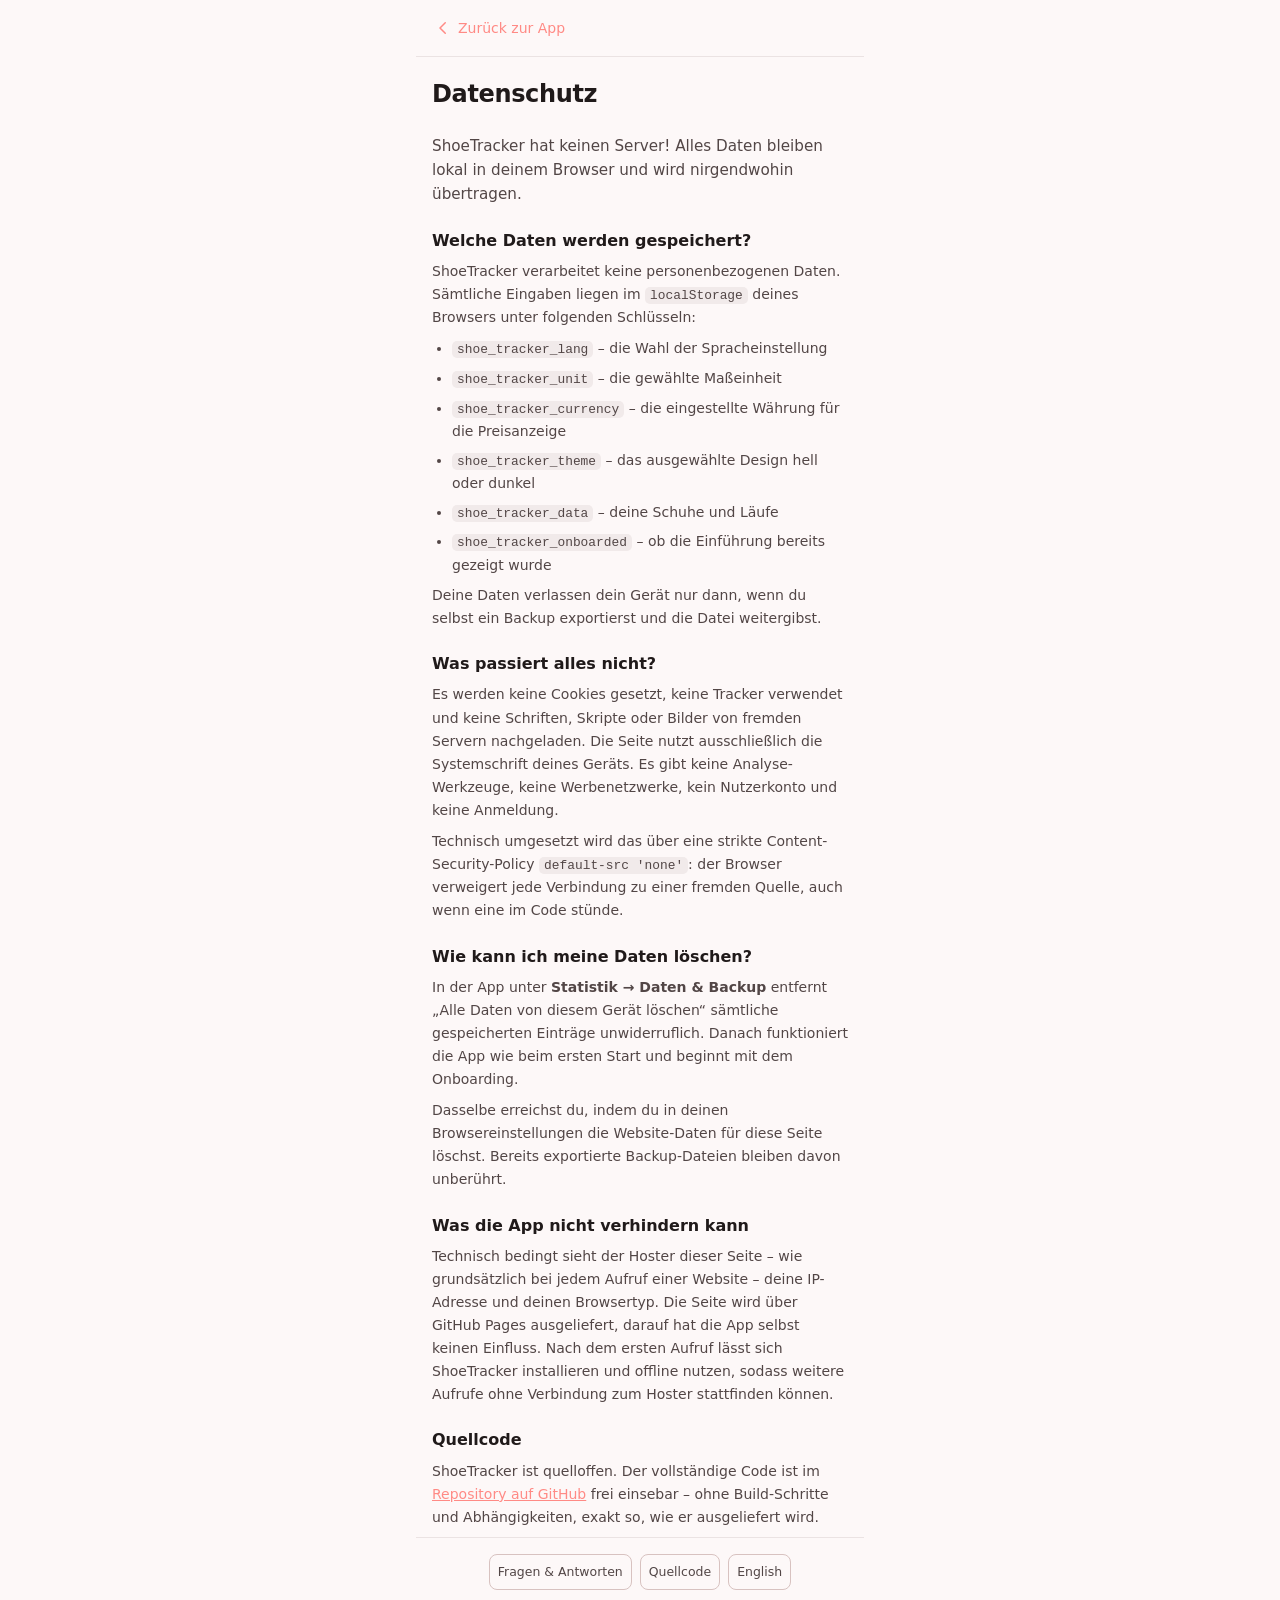
==== commit a95a8917: "🔧 settings finetuned" ====
--- a/datenschutz.html
+++ b/datenschutz.html
@@ -62,7 +62,7 @@
          stroke="currentColor" stroke-width="2" stroke-linecap="round" stroke-linejoin="round">
       <path d="M15 5l-7 7 7 7"/>
     </svg>
-    Zur App
+    Zurück zur App
   </a>
 </header>
 
@@ -124,9 +124,6 @@
     </p>
   </section>
 
-  <p class="page__cta">
-    <a class="btn btn--filled" href="./">ShoeTracker öffnen</a>
-  </p>
 
 </main>
 
--- a/assets/css/app.css
+++ b/assets/css/app.css
@@ -766,6 +766,34 @@
   .dialog { margin: auto; border-radius: var(--radius-l); }
 }
 
+#dialog-settings,
+#dialog-install {
+  border: 1px solid var(--surface-variant);
+  border-radius: var(--radius-l);
+  background: var(--surface-1);
+}
+
+#dialog-settings .segmented > legend {
+  margin-bottom: 16px;
+}
+
+#dialog-settings .field {
+  gap: 16px;
+}
+
+#dialog-settings #currency-select + p.hint {
+  margin-top: -10px;
+}
+
+#dialog-settings .wear-zones {
+  gap: 16px;
+}
+
+#dialog-settings .dialog__inner,
+#dialog-install .dialog__inner {
+  padding: 20px 20px 0;
+}
+
 /* ---------- Toast ---------- */
 .toast {
   position: fixed;
@@ -803,8 +831,9 @@
 /* ---------- Onboarding ---------- */
 .onboarding {
   display: grid;
-  gap: 14px;
+  gap: 16px;
   padding: 20px;
+  margin-bottom: -20px;
   border: 1px solid var(--surface-variant);
   border-radius: var(--radius-l);
   background: var(--surface-1);
@@ -866,9 +895,16 @@
   max-width: var(--page);
   margin-inline: auto;
   margin-top: 0;
-  padding: 16px 16px calc(24px + env(safe-area-inset-bottom));
+  padding: 0 16px calc(24px + env(safe-area-inset-bottom));
+  border-top: 0;
+  text-align: center;
+}
+
+#dialog-settings .site-foot,
+#dialog-install .site-foot {
   border-top: 1px solid var(--surface-variant);
-  text-align: center;
+  padding-top: 16px;
+  padding-bottom: 20px;
 }
 .site-foot__nav {
   display: flex;
@@ -881,13 +917,14 @@
   align-items: center;
   min-height: 36px;
   padding-inline: 8px;
+  border: 1px solid var(--outline-variant);
   border-radius: 8px;
   color: var(--on-surface-variant);
   font-size: 0.78rem;
   font-weight: 500;
   text-decoration: none;
 }
-.site-foot__nav a:hover { color: var(--primary); background: var(--surface-variant); }
+.site-foot__nav a:hover { background: var(--surface-variant); }
 .site-foot__meta { max-width: 34ch; font-size: 0.7rem; color: var(--on-surface-variant); }
 
 /* ---------- Sub pages (FAQ, privacy) ---------- */
@@ -903,6 +940,12 @@
   background: var(--surface);
   border-bottom: 1px solid var(--surface-variant);
 }
+
+.page .site-foot {
+  border-top: 1px solid var(--surface-variant);
+  padding-top: 16px;
+  padding-bottom: 20px;
+}
 .page__back {
   display: inline-flex;
   align-items: center;
@@ -960,3 +1003,76 @@
     scroll-behavior: auto !important;
   }
 }
+
+/* ---------- Emoji Picker ---------- */
+.dialog--emoji-picker {
+  width: 95vw;
+  max-width: 420px;
+  max-height: 80vh;
+}
+
+.dialog--emoji-picker .dialog__inner {
+  display: flex;
+  flex-direction: column;
+  max-height: calc(80vh - 40px);
+}
+
+.dialog--emoji-picker .dialog__head {
+  flex-shrink: 0;
+  padding-bottom: 12px;
+  border-bottom: 1px solid var(--outline-variant);
+}
+
+.emoji-picker {
+  display: flex;
+  flex-direction: column;
+  gap: 12px;
+  overflow: hidden;
+}
+
+
+.emoji-picker__grid {
+  display: grid;
+  grid-template-columns: repeat(auto-fill, minmax(36px, 1fr));
+  gap: 4px;
+  overflow-y: auto;
+  padding: 4px;
+  min-height: 200px;
+  max-height: 400px;
+}
+
+.emoji-picker__emoji-btn {
+  aspect-ratio: 1;
+  border: none;
+  border-radius: var(--radius-s);
+  background: transparent;
+  font-size: 1.5rem;
+  cursor: pointer;
+  transition: background 0.15s ease, transform 0.1s ease;
+}
+
+.emoji-picker__emoji-btn:hover {
+  background: var(--surface-2);
+  transform: scale(1.1);
+}
+
+.emoji-picker__emoji-btn:active {
+  background: var(--surface-3);
+  transform: scale(0.95);
+}
+
+.emoji-picker__emoji-btn.selected {
+  background: var(--primary-container);
+}
+
+@media (min-width: 640px) {
+  .dialog--emoji-picker {
+    width: 420px;
+    max-height: 600px;
+  }
+  
+  .emoji-picker__grid {
+    grid-template-columns: repeat(auto-fill, minmax(40px, 1fr));
+    max-height: 450px;
+  }
+}
